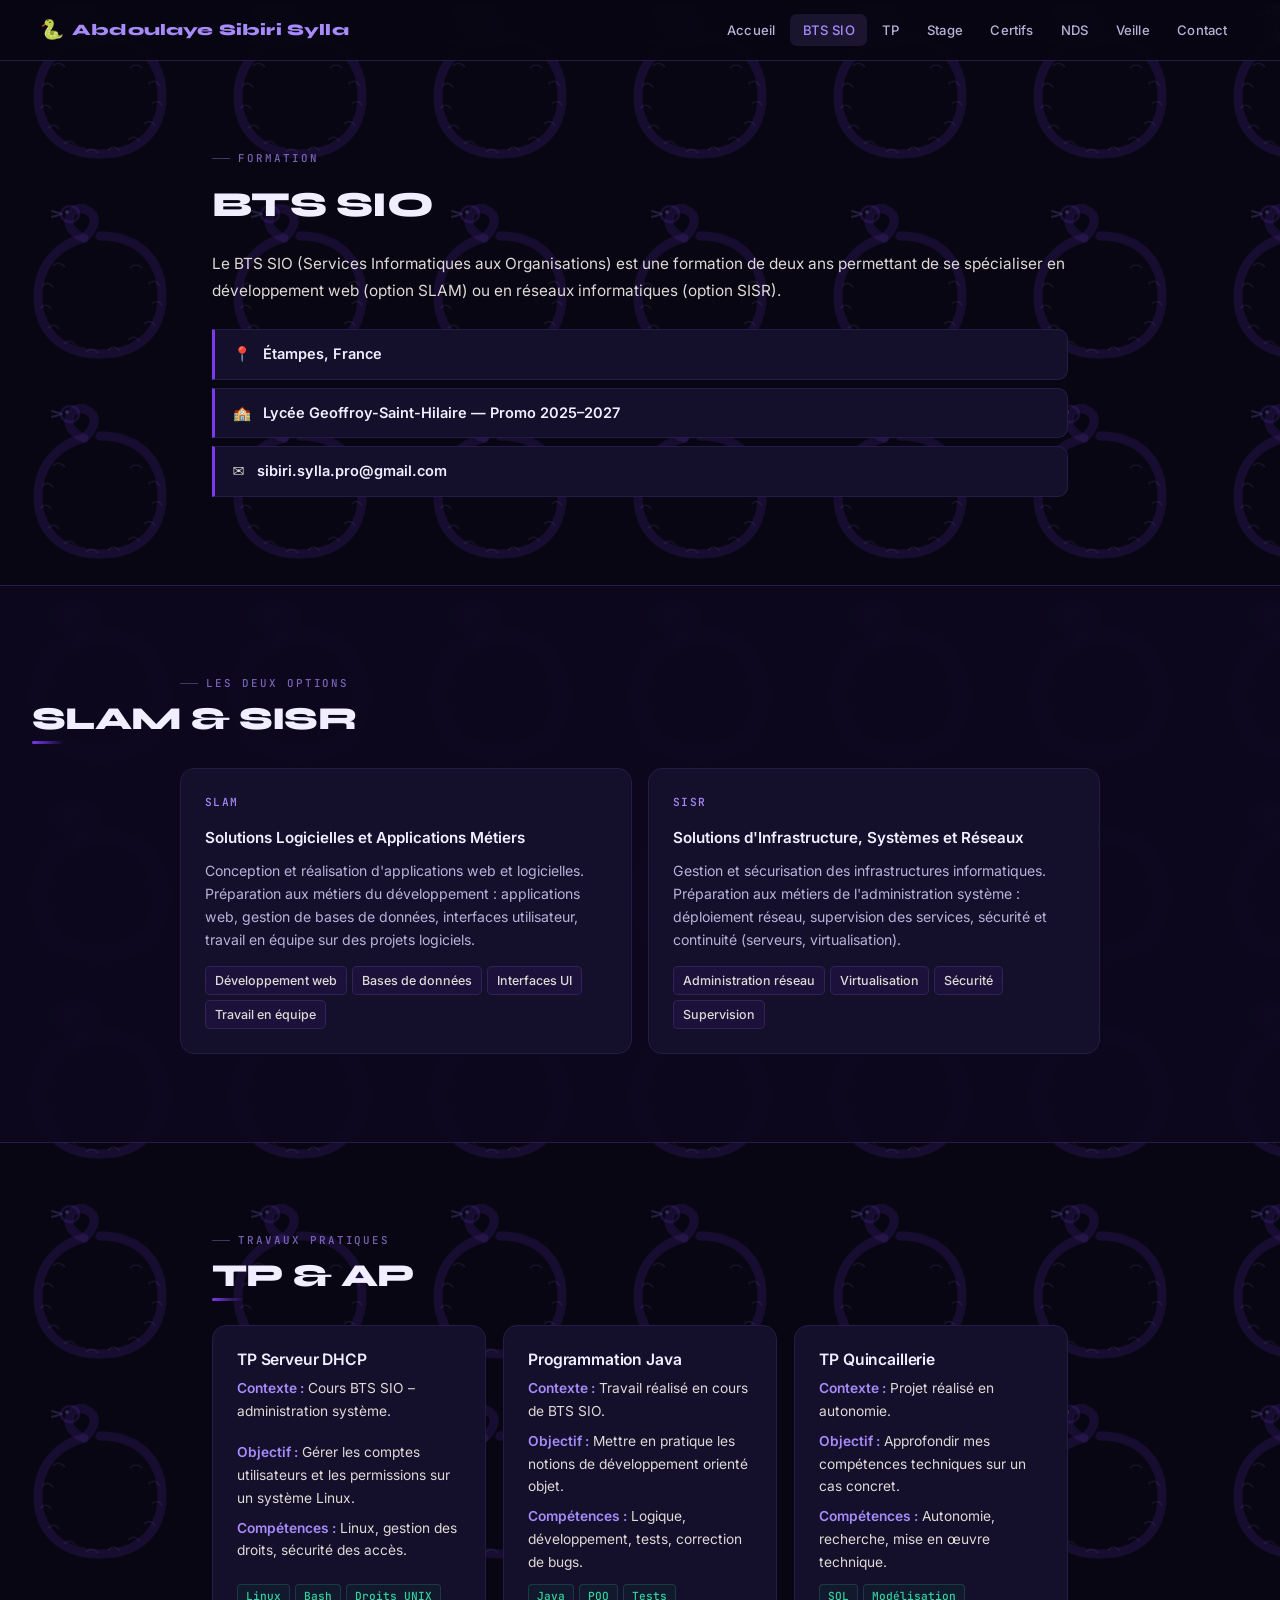
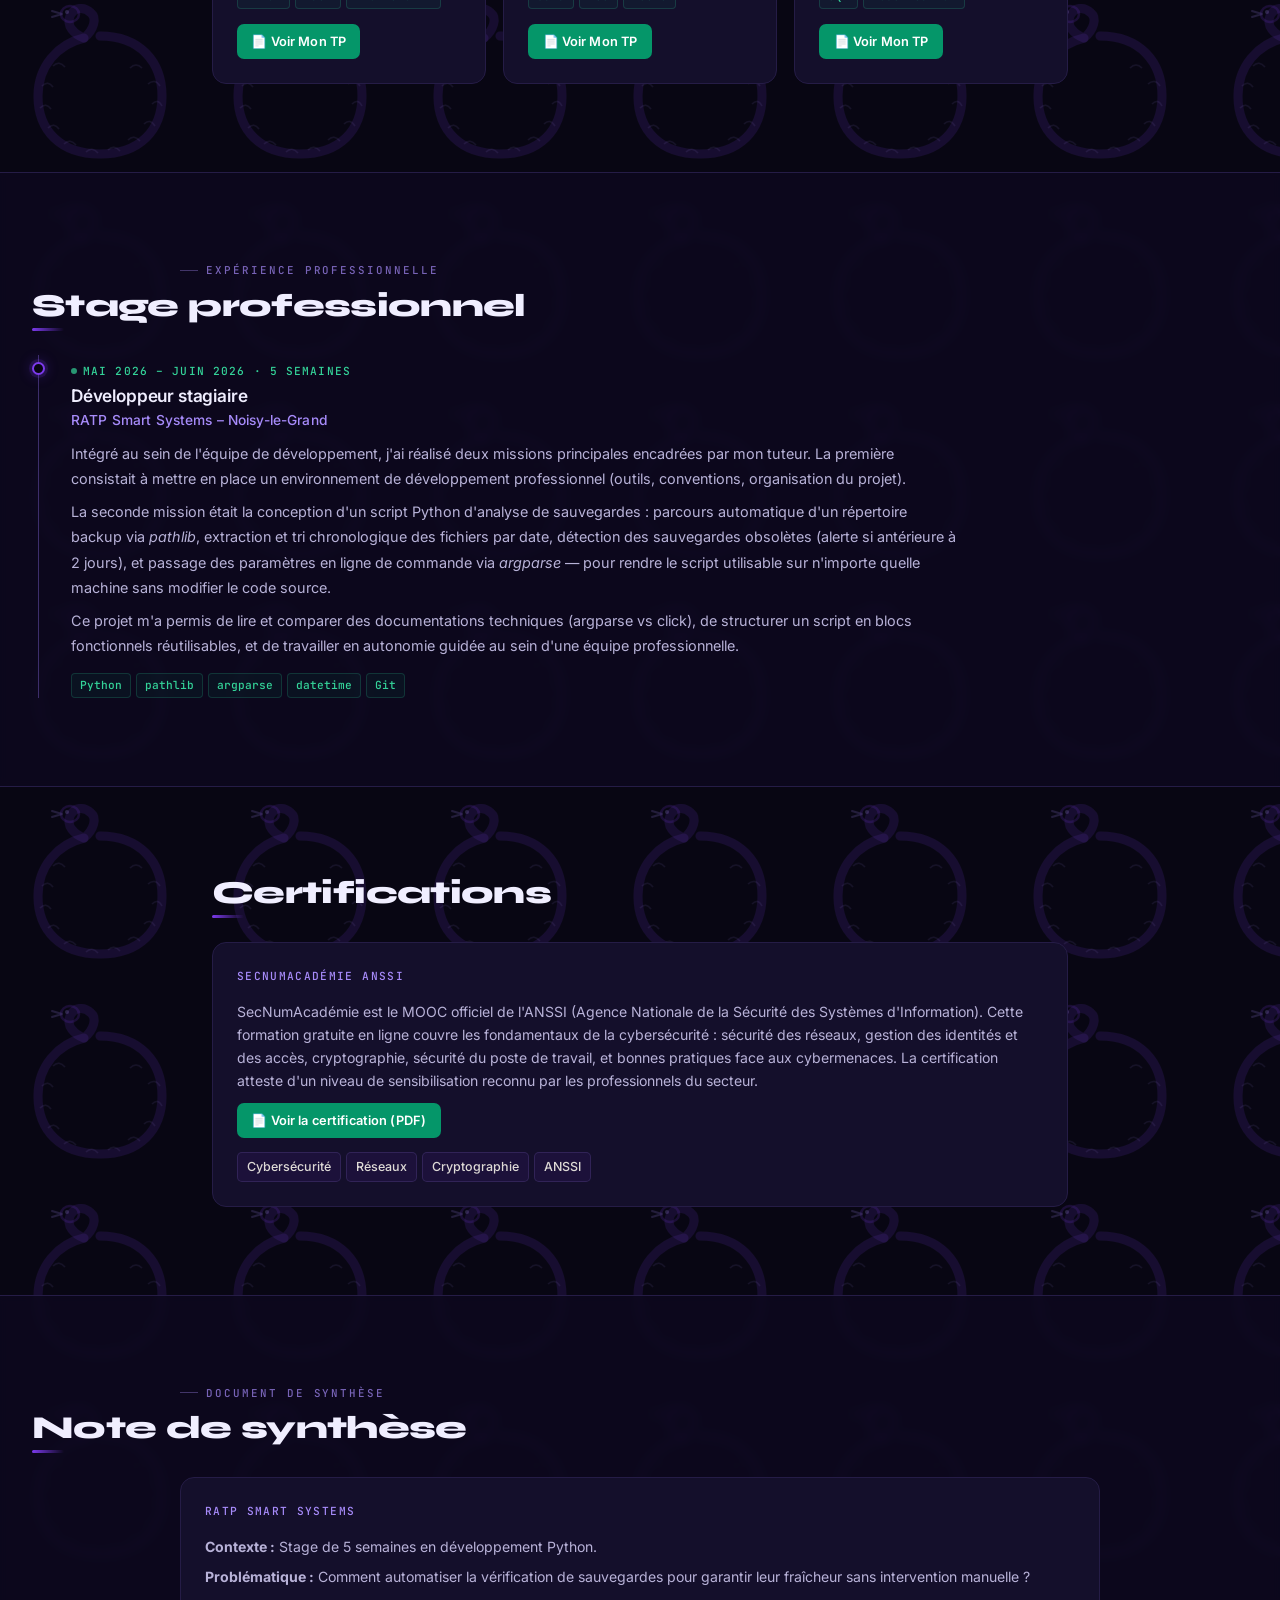
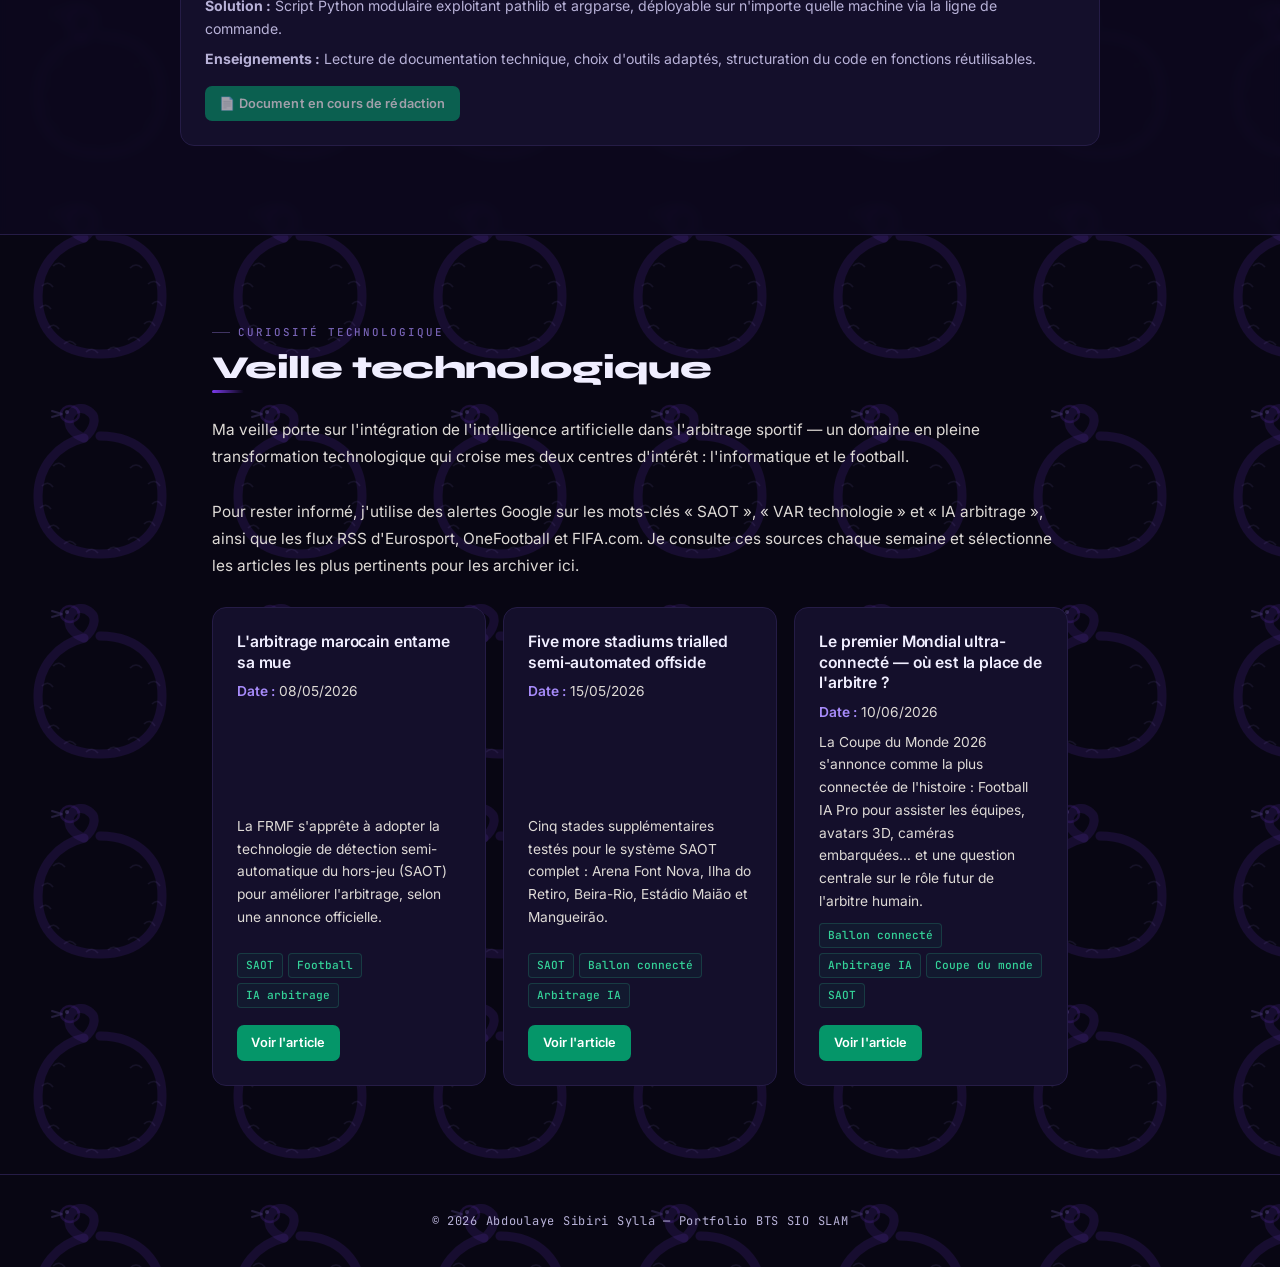
==== Bts_sio.html @ e90a07ed "Update Bts_sio.html" ====
<!DOCTYPE html>
<html lang="fr">
<head> 
  <meta charset="UTF-8" />
  <meta name="viewport" content="width=device-width, initial-scale=1.0" />
  <meta name="description" content="BTS SIO SLAM – Présentation de la formation, projets, stage et certifications d'Abdoulaye Sibiri Sylla." />
  <title>BTS SIO — Abdoulaye Sibiri Sylla</title>
  <link rel="icon" type="image/png" href="gsh_photo.png">
  <link rel="stylesheet" href="style.css" />
</head>
<body>

  <header class="header">
    <div class="logo">
      <a href="index.html">
        <span class="snake-icon">🐍</span> Abdoulaye Sibiri Sylla
      </a>
    </div>
    <input type="checkbox" id="menu-toggle" class="menu-toggle-input">
    <label for="menu-toggle" class="menu-burger" aria-label="Ouvrir le menu">
      <span></span><span></span><span></span>
    </label>
  <nav class="nav">
  <a href="index.html">Accueil</a>
  <a href="Bts_sio.html" class="active">BTS SIO</a>
  <a href="#projets">TP</a>
  <a href="#stage">Stage</a>
  <!-- CORRECTION 7 : id de section corrigé en minuscule, lien mis à jour -->
  <a href="#certifications">Certifs</a>
  <a href="#note-synthese">NDS</a>
  <a href="#veille">Veille</a>
  <a href="contact.html">Contact</a>
</nav>
  </header>

  <main>

    <!-- INTRO -->
    <section id="apropos" class="section fade-in">
      <div class="section-label">Formation</div>
      <h1 style="font-family:var(--font-display); font-size:2.2rem; font-weight:800; margin-bottom:1rem; letter-spacing:-0.02em; color:var(--texte);">BTS SIO</h1>
      <p>
        Le BTS SIO (Services Informatiques aux Organisations) est une formation de deux ans
        permettant de se spécialiser en développement web (option SLAM) ou en réseaux
        informatiques (option SISR).
      </p>
      <div class="infos" style="margin-top:1.5rem;">
        <div class="info-ligne fade-in">📍 <strong>Étampes, France</strong></div>
        <div class="info-ligne fade-in">🏫 <strong>Lycée Geoffroy-Saint-Hilaire — Promo 2025–2027</strong></div>
        <div class="info-ligne fade-in">✉️ <strong>sibiri.sylla.pro@gmail.com</strong></div>
      </div>
    </section>

    <!-- OPTIONS -->
    <section id="options" class="section section-alt fade-in">
      <div class="section-label">Les deux options</div>
      <h2>SLAM &amp; SISR</h2>
      <div class="skills-grid">

        <article class="skill-block fade-in">
          <h3>SLAM</h3>
          <p style="font-size:0.95rem; font-weight:600; color:var(--texte); margin-bottom:0.5rem;">
            Solutions Logicielles et Applications Métiers
          </p>
          <p>
            Conception et réalisation d'applications web et logicielles.
            Préparation aux métiers du développement : applications web, gestion de
            bases de données, interfaces utilisateur, travail en équipe sur des projets logiciels.
          </p>
          <div class="skill-tags" style="margin-top:0.9rem;">
            <span class="tag">Développement web</span>
            <span class="tag">Bases de données</span>
            <span class="tag">Interfaces UI</span>
            <span class="tag">Travail en équipe</span>
          </div>
        </article>

        <article class="skill-block fade-in">
          <h3>SISR</h3>
          <p style="font-size:0.95rem; font-weight:600; color:var(--texte); margin-bottom:0.5rem;">
            Solutions d'Infrastructure, Systèmes et Réseaux
          </p>
          <p>
            Gestion et sécurisation des infrastructures informatiques.
            Préparation aux métiers de l'administration système : déploiement réseau,
            supervision des services, sécurité et continuité (serveurs, virtualisation).
          </p>
          <div class="skill-tags" style="margin-top:0.9rem;">
            <span class="tag">Administration réseau</span>
            <span class="tag">Virtualisation</span>
            <span class="tag">Sécurité</span>
            <span class="tag">Supervision</span>
          </div>
        </article>

      </div>
    </section>

    <!-- TP & AP -->
    <section id="projets" class="section fade-in">
      <div class="section-label">Travaux pratiques</div>
      <h2>TP &amp; AP</h2>
      <div class="projects-grid">

        <article class="project-card fade-in">
          <h3>TP Serveur DHCP</h3>
          <p><strong>Contexte :</strong> Cours BTS SIO – administration système.</p>
          <p><strong>Objectif :</strong> Gérer les comptes utilisateurs et les permissions sur un système Linux.</p>
          <p><strong>Compétences :</strong> Linux, gestion des droits, sécurité des accès.</p>
          <div class="project-tech">
            <!-- CORRECTION 3 : href corrigé vers le bon fichier du TP Linux -->
            <span>Linux</span><span>Bash</span><span>Droits UNIX</span>
            <a href="Sylla_Compte_rendu_TP3.docx.pdf"
               class="project-link"
               target="_blank"
               rel="noopener noreferrer">
              📄 Voir Mon TP
            </a>
          </div>
        </article>

        <article class="project-card fade-in">
          <h3>Programmation Java</h3>
          <p><strong>Contexte :</strong> Travail réalisé en cours de BTS SIO.</p>
          <p><strong>Objectif :</strong> Mettre en pratique les notions de développement orienté objet.</p>
          <p><strong>Compétences :</strong> Logique, développement, tests, correction de bugs.</p>
          <div class="project-tech">
            <span>Java</span><span>POO</span><span>Tests</span>
              <a href="Compte Rendu - TP2 Java BTS SIO.pdf"
               class="project-link"
               target="_blank"
               rel="noopener noreferrer">
              📄 Voir Mon TP
            </a>
          </div>
        </article>

        <article class="project-card fade-in">
          <h3>TP Quincaillerie</h3>
          <p><strong>Contexte :</strong> Projet réalisé en autonomie.</p>
          <p><strong>Objectif :</strong> Approfondir mes compétences techniques sur un cas concret.</p>
          <p><strong>Compétences :</strong> Autonomie, recherche, mise en œuvre technique.</p>
          <div class="project-tech">
            <span>SQL</span><span>Modélisation</span>
             <a href="Étude de cas _ La Quincaillerie.pdf"
               class="project-link"
               target="_blank"
               rel="noopener noreferrer">
              📄 Voir Mon TP
            </a>
          </div>
        </article>

      </div>
    </section>

    <!-- STAGE -->
    <section id="stage" class="section section-alt fade-in">
      <div class="section-label">Expérience professionnelle</div>
      <h2>Stage professionnel</h2>
      <div class="timeline">
        <article class="timeline-item fade-in">
          <div class="timeline-date">Mai 2026 – Juin 2026 · 5 semaines</div>
          <div class="timeline-poste">Développeur stagiaire</div>
          <div class="timeline-entreprise">RATP Smart Systems – Noisy-le-Grand</div>
          <p class="timeline-texte">
            Intégré au sein de l'équipe de développement, j'ai réalisé deux missions principales
            encadrées par mon tuteur. La première consistait à mettre en place un environnement
            de développement professionnel (outils, conventions, organisation du projet).
          </p>
          <p class="timeline-texte" style="margin-top:0.5rem;">
            La seconde mission était la conception d'un script Python d'analyse de sauvegardes :
            parcours automatique d'un répertoire backup via <em>pathlib</em>, extraction et tri
            chronologique des fichiers par date, détection des sauvegardes obsolètes (alerte si
            antérieure à 2 jours), et passage des paramètres en ligne de commande via
            <em>argparse</em> — pour rendre le script utilisable sur n'importe quelle machine
            sans modifier le code source.
          </p>
          <p class="timeline-texte" style="margin-top:0.5rem;">
            Ce projet m'a permis de lire et comparer des documentations techniques
            (argparse vs click), de structurer un script en blocs fonctionnels réutilisables,
            et de travailler en autonomie guidée au sein d'une équipe professionnelle.
          </p>
          <div class="project-tech" style="margin-top:0.9rem;">
            <span>Python</span><span>pathlib</span><span>argparse</span><span>datetime</span><span>Git</span>
          </div>
        </article>
      </div>
    </section>

    <!-- CERTIFICATIONS -->
    <!-- CORRECTION 1 : id passé en minuscule pour correspondre au lien #certifications dans la nav -->
    <section id="certifications" class="section">
      <h2>Certifications</h2>
      <div class="skills-grid">
        <article class="skill-block">
          <!-- CORRECTION 6 : <h1> remplacé par <h3> (sémantique correcte dans un article) -->
          <h3>SecNumAcadémie ANSSI</h3>
          <div class="Certification secNumacademie">
             <p>
  SecNumAcadémie est le MOOC officiel de l'ANSSI (Agence Nationale de la 
  Sécurité des Systèmes d'Information). Cette formation gratuite en ligne 
  couvre les fondamentaux de la cybersécurité : sécurité des réseaux, 
  gestion des identités et des accès, cryptographie, sécurité du poste de 
  travail, et bonnes pratiques face aux cybermenaces. La certification 
  atteste d'un niveau de sensibilisation reconnu par les professionnels 
  du secteur.
</p>
            <a href="Certification secNumacademie.pdf" target="_blank" rel="noopener noreferrer" class="project-link">
              📄 Voir la certification (PDF)
            </a>
          </div>
<div class="skill-tags" style="margin-top:0.9rem;">
  <span class="tag">Cybersécurité</span>
  <span class="tag">Réseaux</span>
  <span class="tag">Cryptographie</span>
  <span class="tag">ANSSI</span>
</div>
        </article>
      </div>
    </section>

    <!-- NOTE DE SYNTHÈSE -->
    <section id="note-synthese" class="section section-alt fade-in">
      <div class="section-label">Document de synthèse</div>
      <h2>Note de synthèse</h2>
      <div class="skills-grid">
        <article class="skill-block fade-in">
          <h3>RATP Smart Systems</h3>
          <p><strong>Contexte :</strong> Stage de 5 semaines en développement Python.</p>
          <p style="margin-top:0.4rem;"><strong>Problématique :</strong> Comment automatiser la vérification de sauvegardes pour garantir leur fraîcheur sans intervention manuelle ?</p>
          <p style="margin-top:0.4rem;"><strong>Solution :</strong> Script Python modulaire exploitant pathlib et argparse, déployable sur n'importe quelle machine via la ligne de commande.</p>
          <p style="margin-top:0.4rem;"><strong>Enseignements :</strong> Lecture de documentation technique, choix d'outils adaptés, structuration du code en fonctions réutilisables.</p>
          <!-- CORRECTION 4 : href vide remplacé par un texte informatif en attendant le document -->
          <span class="project-link" style="margin-top:1rem; opacity:0.6; cursor:default;">
            📄 Document en cours de rédaction
          </span>
        </article>
      </div>
    </section>

    <!-- VEILLE TECHNOLOGIQUE -->
    <section id="veille" class="section fade-in">
      <div class="section-label">Curiosité technologique</div>
      <h2>Veille technologique</h2>
  <p style="margin-bottom:1.75rem;">
  Ma veille porte sur l'intégration de l'intelligence artificielle dans l'arbitrage 
  sportif — un domaine en pleine transformation technologique qui croise mes deux 
  centres d'intérêt : l'informatique et le football.
</p>
<p style="margin-bottom:1.75rem;">
  Pour rester informé, j'utilise des alertes Google sur les mots-clés « SAOT », 
  « VAR technologie » et « IA arbitrage », ainsi que les flux RSS d'Eurosport, 
  OneFootball et FIFA.com. Je consulte ces sources chaque semaine et sélectionne 
  les articles les plus pertinents pour les archiver ici.
</p>
      <div class="projects-grid">

        <article class="project-card fade-in">
          <h3>L'arbitrage marocain entame sa mue</h3>
          <p><strong>Date :</strong> 08/05/2026</p>
          <p>
            La FRMF s'apprête à adopter la technologie de détection semi-automatique
            du hors-jeu (SAOT) pour améliorer l'arbitrage, selon une annonce officielle.
          </p>
          <div class="project-tech"><span>SAOT</span><span>Football</span><span>IA arbitrage</span></div>
          <a href="Foot_ VAR, hors-jeu, formation, tech... L'arbitrage marocain entame sa mue , H24info.pdf"
             class="project-link" target="_blank" rel="noopener noreferrer">Voir l'article</a>
        </article>

        <article class="project-card fade-in">
          <h3>Five more stadiums trialled semi-automated offside</h3>
          <p><strong>Date :</strong> 15/05/2026</p>
          <p>
            Cinq stades supplémentaires testés pour le système SAOT complet :
            Arena Font Nova, Ilha do Retiro, Beira-Rio, Estádio Maião et Mangueirão.
          </p>
          <div class="project-tech"><span>SAOT</span><span>Ballon connecté</span><span>Arbitrage IA</span></div>
          <a href="Five more stadiums trialled semi-automated offside last weekend _ OneFootball.pdf"
             class="project-link" target="_blank" rel="noopener noreferrer">Voir l'article</a>
        </article>

        <article class="project-card fade-in">
          <h3>Le premier Mondial ultra-connecté — où est la place de l'arbitre ?</h3>
          <p><strong>Date :</strong> 10/06/2026</p>
          <!-- CORRECTION 5 : description remplacée par le vrai contenu de l'article (Mondial/IA) -->
          <p>
            La Coupe du Monde 2026 s'annonce comme la plus connectée de l'histoire :
            Football IA Pro pour assister les équipes, avatars 3D, caméras embarquées…
            et une question centrale sur le rôle futur de l'arbitre humain.
          </p>
          <div class="project-tech"><span>Ballon connecté</span><span>Arbitrage IA</span><span>Coupe du monde</span><span>SAOT</span></div>
          <a href="Le premier Mondial ultra-connecté, Football IA Pro pour aider les équipes, Avatars en 3D, caméras embarquées, où est la place de l'arbitre _ - Eurosport.pdf"
             class="project-link" target="_blank" rel="noopener noreferrer">Voir l'article</a>
        </article>

      </div>
    </section>

  </main>

  <footer class="footer">
    <p>&copy; 2026 Abdoulaye Sibiri Sylla — Portfolio BTS SIO SLAM</p>
  </footer>

  <script>
    const observateur = new IntersectionObserver(
      (entrees) => {
        entrees.forEach((entree) => {
          if (entree.isIntersecting) {
            entree.target.classList.add('visible');
            observateur.unobserve(entree.target);
          }
        });
      },
      { threshold: 0.12, rootMargin: '0px 0px -40px 0px' }
    );
    document.querySelectorAll('.fade-in').forEach((el) => observateur.observe(el));
  </script>

</body>
</html>
---- style.css ----
/* ============================================
   IMPORT FONTS
============================================ */
@import url('https://fonts.googleapis.com/css2?family=Syne:wght@700;800&family=Inter:wght@400;500;600;700&family=JetBrains+Mono:wght@400;500&display=swap');

/* ============================================
   VARIABLES
============================================ */
:root {
  --violet:        #7c3aed;
  --violet-clair:  #a78bfa;
  --violet-pale:   #ede9fe;
  --violet-glow:   rgba(124, 58, 237, 0.22);
  --vert:          #059669;
  --vert-clair:    #34d399;
  --vert-glow:     rgba(5, 150, 105, 0.18);

  --fond:          #080613;
  --surface:       #0e0a20;
  --surface-2:     #130f28;
  --carte:         #140f2b;
  --carte-hover:   #1c1638;

  --bord:          #251c46;
  --bord-md:       #3d2e6b;
  --bord-hover:    #6d28d9;

  --texte:         #f0eeff;
  --muted:         #b8b2d8;   /* +15% luminosité vs #a099cc */
  --muted-light:   #dedad6;   /* +10% luminosité vs #cbc6e8 */

  --font-display:  'Syne', system-ui, sans-serif;
  --font-body:     'Inter', system-ui, sans-serif;
  --font-mono:     'JetBrains Mono', monospace;

  --snake-tile: url("data:image/svg+xml,%3Csvg xmlns='http://www.w3.org/2000/svg' width='200' height='200' viewBox='0 0 200 200'%3E%3Cpath d='M100 36 C140 36 162 62 162 96 C162 130 140 154 100 154 C60 154 38 130 38 96 C38 66 58 44 84 38' fill='none' stroke='%237c3aed' stroke-width='9' stroke-linecap='round' opacity='0.13'/%3E%3Cpath d='M84 38 C74 34 66 26 70 16 C74 7 84 6 91 13 C97 18 94 30 84 38' fill='none' stroke='%237c3aed' stroke-width='9' stroke-linecap='round' opacity='0.13'/%3E%3Cellipse cx='70' cy='14' rx='9' ry='8' fill='none' stroke='%237c3aed' stroke-width='2.5' opacity='0.16'/%3E%3Ccircle cx='67' cy='12' r='2' fill='%23a78bfa' opacity='0.22'/%3E%3Cpath d='M62 14 L52 11 M62 14 L52 17' fill='none' stroke='%23a78bfa' stroke-width='2' stroke-linecap='round' opacity='0.17'/%3E%3Cpath d='M130 68 Q136 62 142 68' fill='none' stroke='%23a78bfa' stroke-width='1.5' opacity='0.09'/%3E%3Cpath d='M148 84 Q155 78 160 86' fill='none' stroke='%23a78bfa' stroke-width='1.5' opacity='0.09'/%3E%3Cpath d='M152 104 Q158 98 162 106' fill='none' stroke='%23a78bfa' stroke-width='1.5' opacity='0.09'/%3E%3Cpath d='M144 124 Q150 118 155 126' fill='none' stroke='%23a78bfa' stroke-width='1.5' opacity='0.09'/%3E%3Cpath d='M128 140 Q134 134 140 141' fill='none' stroke='%23a78bfa' stroke-width='1.5' opacity='0.09'/%3E%3Cpath d='M108 150 Q114 144 120 151' fill='none' stroke='%23a78bfa' stroke-width='1.5' opacity='0.09'/%3E%3Cpath d='M86 152 Q92 146 98 153' fill='none' stroke='%23a78bfa' stroke-width='1.5' opacity='0.09'/%3E%3Cpath d='M64 144 Q70 138 76 145' fill='none' stroke='%23a78bfa' stroke-width='1.5' opacity='0.09'/%3E%3Cpath d='M48 128 Q54 122 59 129' fill='none' stroke='%23a78bfa' stroke-width='1.5' opacity='0.09'/%3E%3Cpath d='M40 108 Q46 102 51 109' fill='none' stroke='%23a78bfa' stroke-width='1.5' opacity='0.09'/%3E%3Cpath d='M42 86 Q48 80 53 87' fill='none' stroke='%23a78bfa' stroke-width='1.5' opacity='0.09'/%3E%3Cpath d='M53 66 Q59 60 65 67' fill='none' stroke='%23a78bfa' stroke-width='1.5' opacity='0.09'/%3E%3C/svg%3E");

  --cursor-snake: url("data:image/svg+xml,%3Csvg xmlns='http://www.w3.org/2000/svg' width='32' height='32' viewBox='0 0 32 32'%3E%3Cpath d='M16 6 C22 6 26 10 26 16 C26 22 22 26 16 26 C10 26 6 22 6 16 C6 11 9 7 13 6' fill='none' stroke='%23a78bfa' stroke-width='2.5' stroke-linecap='round'/%3E%3Cpath d='M13 6 C11 5 9 3 10 1 C11 -1 13 -1 14.5 1 C15.5 2.5 15 5 13 6' fill='none' stroke='%23a78bfa' stroke-width='2.5' stroke-linecap='round'/%3E%3Ccircle cx='10.5' cy='0.5' r='2.5' fill='%237c3aed'/%3E%3Ccircle cx='9.5' cy='0' r='0.8' fill='%23ede9fe'/%3E%3Cpath d='M8 0.5 L4 -1 M8 0.5 L4 2' fill='none' stroke='%23a78bfa' stroke-width='1' stroke-linecap='round'/%3E%3C/svg%3E");
}

/* ============================================
   RESET & BASE
============================================ */
*, *::before, *::after {
  box-sizing: border-box;
  margin: 0;
  padding: 0;
}

html {
  scroll-behavior: smooth;
  font-size: 16px;
}

body {
  font-family: var(--font-body);
  background-color: var(--fond);
  background-image: var(--snake-tile);
  background-repeat: repeat;
  background-size: 200px 200px;
  color: var(--texte);
  line-height: 1.7;
  -webkit-font-smoothing: antialiased;
  overflow-x: hidden;
  cursor: var(--cursor-snake), auto;
}

a {
  color: inherit;
  text-decoration: none;
  cursor: var(--cursor-snake), pointer;
}

button, .btn, .project-link, .certification-img {
  cursor: var(--cursor-snake), pointer;
}

img {
  max-width: 100%;
  display: block;
}

/* ============================================
   HEADER
============================================ */
.header {
  display: flex;
  justify-content: space-between;
  align-items: center;
  gap: 1rem;
  padding: 0.85rem 2.5rem;
  border-bottom: 1px solid var(--bord);
  position: sticky;
  top: 0;
  background: rgba(8, 6, 19, 0.88);
  backdrop-filter: blur(20px);
  -webkit-backdrop-filter: blur(20px);
  z-index: 99;
}

.logo {
  font-family: var(--font-display);
  font-size: 1rem;
  font-weight: 800;
  color: var(--violet-clair);
  display: flex;
  align-items: center;
  gap: 8px;
  letter-spacing: 0.01em;
}

.logo a {
  color: inherit;
  display: flex;
  align-items: center;
  gap: 8px;
}

.snake-icon {
  font-size: 1.2rem;
}

.nav {
  display: flex;
  flex-wrap: wrap;
  gap: 2px;
}

.nav a {
  font-size: 0.82rem;
  font-weight: 500;
  color: var(--muted);
  padding: 0.3rem 0.8rem;
  border-radius: 7px;
  transition: color 0.18s, background 0.18s;
  letter-spacing: 0.01em;
}

.nav a:hover,
.nav a.active {
  color: var(--texte);
  background: rgba(167, 139, 250, 0.12);
}

.nav a.active {
  color: var(--violet-clair);
}

/* ============================================
   MENU HAMBURGER — CSS PUR
============================================ */
.menu-toggle-input {
  display: none;
}

.menu-burger {
  display: none;
  flex-direction: column;
  justify-content: center;
  gap: 5px;
  width: 36px;
  height: 36px;
  cursor: var(--cursor-snake), pointer;
  padding: 6px;
  border-radius: 8px;
  transition: background 0.18s;
  z-index: 100;
  flex-shrink: 0;
}

.menu-burger:hover {
  background: rgba(167, 139, 250, 0.1);
}

.menu-burger span {
  display: block;
  width: 100%;
  height: 2px;
  background: var(--violet-clair);
  border-radius: 2px;
  transition: transform 0.28s ease, opacity 0.18s ease;
  transform-origin: center;
}

.menu-toggle-input:checked ~ .menu-burger span:nth-child(1) {
  transform: translateY(7px) rotate(45deg);
}
.menu-toggle-input:checked ~ .menu-burger span:nth-child(2) {
  opacity: 0;
  transform: scaleX(0);
}
.menu-toggle-input:checked ~ .menu-burger span:nth-child(3) {
  transform: translateY(-7px) rotate(-45deg);
}

.menu-toggle-input:checked ~ .nav {
  display: flex;
}

/* ============================================
   LAYOUT – SECTIONS
============================================ */
.section {
  max-width: 920px;
  margin: 0 auto;
  padding: 5.5rem 2rem;
}

.section-alt {
  background: rgba(13, 9, 30, 0.88);
  backdrop-filter: blur(4px);
  border-top: 1px solid var(--bord);
  border-bottom: 1px solid var(--bord);
  max-width: 100%;
  padding: 5.5rem 2rem;
}

.section-alt > * {
  max-width: 920px;
  margin-left: auto;
  margin-right: auto;
}

.section-label {
  font-family: var(--font-mono);
  font-size: 0.68rem;
  font-weight: 500;
  text-transform: uppercase;
  letter-spacing: 0.18em;
  color: var(--violet-clair);
  opacity: 0.7;
  margin-bottom: 0.5rem;
  display: flex;
  align-items: center;
  gap: 8px;
}

.section-label::before {
  content: '';
  display: inline-block;
  width: 18px;
  height: 1px;
  background: var(--violet-clair);
  opacity: 0.5;
}

.section h2 {
  font-family: var(--font-display);
  font-size: 2rem;
  font-weight: 800;
  margin-bottom: 2rem;
  color: var(--texte);
  letter-spacing: -0.02em;
  line-height: 1.1;
  position: relative;
  display: inline-block;
}

.section h2::after {
  content: '';
  position: absolute;
  left: 0;
  bottom: -8px;
  width: 32px;
  height: 3px;
  background: linear-gradient(90deg, var(--violet), transparent);
  border-radius: 2px;
}

.section p {
  color: var(--muted-light);
  font-size: 0.96rem;
  line-height: 1.75;
}

/* ============================================
   HERO
============================================ */
.hero {
  min-height: 88vh;
  display: flex;
  flex-direction: column;
  justify-content: center;
  position: relative;
  overflow: hidden;
}

.hero::before {
  content: '';
  position: absolute;
  top: 10%; left: -15%;
  width: 700px; height: 700px;
  background: radial-gradient(circle, rgba(124, 58, 237, 0.1) 0%, transparent 68%);
  pointer-events: none;
}

.hero::after {
  content: '';
  position: absolute;
  bottom: 5%; right: -10%;
  width: 400px; height: 400px;
  background: radial-gradient(circle, rgba(5, 150, 105, 0.07) 0%, transparent 65%);
  pointer-events: none;
}

/* ── Hero layout avec photo ── */
.hero-inner {
  display: flex;
  align-items: center;
  justify-content: space-between;
  gap: 3rem;
  position: relative;
  z-index: 1;
}

.hero-content {
  flex: 1;
  min-width: 0;
}

.hero-photo-wrapper {
  flex-shrink: 0;
}

.hero-photo-ring {
  width: 220px;
  height: 220px;
  border-radius: 50%;
  padding: 3px;
  background: linear-gradient(135deg, var(--violet), var(--violet-clair), var(--vert-clair));
  box-shadow: 0 0 40px var(--violet-glow), 0 0 80px rgba(124, 58, 237, 0.1);
}

.hero-photo {
  width: 100%;
  height: 100%;
  border-radius: 50%;
  object-fit: cover;
  object-position: center top;
  border: 3px solid var(--fond);
  display: block;
}

.hero-photo-initiale {
  width: 100%;
  height: 100%;
  border-radius: 50%;
  border: 3px solid var(--fond);
  background: var(--surface-2);
  display: flex;
  align-items: center;
  justify-content: center;
  font-family: var(--font-display);
  font-size: 3rem;
  font-weight: 800;
  color: var(--violet-clair);
  letter-spacing: -0.02em;
}

.badge {
  display: inline-flex;
  align-items: center;
  gap: 7px;
  font-family: var(--font-mono);
  font-size: 0.72rem;
  font-weight: 500;
  letter-spacing: 0.06em;
  border: 1px solid var(--bord-md);
  color: var(--violet-clair);
  border-radius: 6px;
  padding: 0.3rem 0.9rem;
  margin-bottom: 1.75rem;
  width: fit-content;
  background: rgba(124, 58, 237, 0.07);
  text-transform: uppercase;
}

.hero h1 {
  font-family: var(--font-display);
  font-size: clamp(2.6rem, 6vw, 4.5rem);
  font-weight: 800;
  color: var(--texte);
  margin-bottom: 0.5rem;
  line-height: 1.05;
  letter-spacing: -0.035em;
}

.hero h1 span {
  color: var(--violet-clair);
  position: relative;
}

.hero h1 span::after {
  content: '';
  position: absolute;
  left: 0; bottom: 2px;
  width: 100%; height: 3px;
  background: linear-gradient(90deg, var(--violet), var(--violet-clair), transparent);
  border-radius: 2px;
  opacity: 0.6;
}

.hero h2 {
  font-family: var(--font-body);
  font-size: 1.05rem;
  font-weight: 400;
  color: var(--muted);
  border: none;
  margin-bottom: 1.25rem;
  padding: 0;
  letter-spacing: 0.01em;
}

.hero p {
  max-width: 560px;
  font-size: 1rem;
  color: var(--muted-light);
  line-height: 1.75;
}

.hero-cta {
  display: flex;
  gap: 0.65rem;
  margin-top: 2.25rem;
  flex-wrap: wrap;
}

/* ============================================
   BUTTONS
============================================ */
.btn {
  display: inline-flex;
  align-items: center;
  gap: 7px;
  padding: 0.6rem 1.35rem;
  border-radius: 8px;
  font-family: var(--font-body);
  font-size: 0.86rem;
  font-weight: 600;
  transition: transform 0.18s ease, opacity 0.18s ease, box-shadow 0.18s ease;
  border: none;
  letter-spacing: 0.01em;
}

.btn-primary {
  background: var(--violet);
  color: #fff;
  box-shadow: 0 0 20px rgba(124, 58, 237, 0.3), inset 0 1px 0 rgba(255,255,255,0.1);
}

.btn-primary:hover {
  transform: translateY(-2px);
  box-shadow: 0 0 32px rgba(124, 58, 237, 0.5), inset 0 1px 0 rgba(255,255,255,0.1);
}

.btn-secondary {
  background: rgba(255,255,255,0.03);
  color: var(--muted-light);
  border: 1px solid var(--bord-md);
}

.btn-secondary:hover {
  border-color: var(--violet-clair);
  color: var(--texte);
  transform: translateY(-2px);
  background: rgba(167,139,250,0.06);
}

/* ============================================
   INFOS
============================================ */
.infos {
  display: flex;
  flex-direction: column;
  gap: 0.5rem;
  margin-top: 1.5rem;
}

.info-ligne {
  font-size: 0.91rem;
  color: var(--muted-light);
  display: flex;
  gap: 12px;
  align-items: center;
  padding: 0.75rem 1.1rem;
  background: var(--carte);
  border: 1px solid var(--bord);
  border-left: 3px solid var(--violet);
  border-radius: 0 10px 10px 0;
  transition: border-color 0.2s, background 0.2s;
}

.info-ligne:hover {
  border-color: var(--bord-hover);
  border-left-color: var(--violet-clair);
  background: var(--carte-hover);
}

.info-ligne strong {
  color: var(--texte);
  font-weight: 600;
}

/* ============================================
   SKILL BLOCKS
============================================ */
.skills-grid {
  display: grid;
  grid-template-columns: repeat(auto-fit, minmax(190px, 1fr));
  gap: 1rem;
}

.skill-block {
  background: var(--carte);
  border: 1px solid var(--bord);
  border-radius: 14px;
  padding: 1.5rem;
  position: relative;
  overflow: hidden;
  transition: transform 0.22s ease, border-color 0.22s ease,
              background 0.22s ease, box-shadow 0.22s ease;
}

.skill-block::before {
  content: '';
  position: absolute;
  top: 0; left: 0; right: 0;
  height: 2px;
  background: linear-gradient(90deg, var(--violet), transparent);
  opacity: 0;
  transition: opacity 0.22s ease;
}

.skill-block:hover {
  transform: translateY(-5px);
  border-color: var(--bord-md);
  background: var(--carte-hover);
  box-shadow: 0 8px 40px var(--violet-glow), 0 2px 8px rgba(0,0,0,0.3);
}

.skill-block:hover::before {
  opacity: 1;
}

/* CORRECTION : Inter au lieu de Syne pour les sous-titres de blocs */
.skill-block h3 {
  font-family: var(--font-mono);
  font-size: 0.7rem;
  font-weight: 500;
  color: var(--violet-clair);
  margin-bottom: 0.85rem;
  text-transform: uppercase;
  letter-spacing: 0.12em;
  border: none;
  padding: 0;
}

.skill-block p {
  font-family: var(--font-body);
  font-size: 0.88rem;
  color: var(--muted);
  line-height: 1.65;
}

.skill-tags {
  display: flex;
  flex-wrap: wrap;
  gap: 5px;
}

.tag {
  font-size: 0.78rem;
  font-weight: 500;
  padding: 3px 9px;
  background: rgba(124, 58, 237, 0.08);
  border: 1px solid rgba(167, 139, 250, 0.15);
  border-radius: 5px;
  color: var(--muted-light);
  transition: background 0.18s, color 0.18s, border-color 0.18s;
}

.skill-block:hover .tag {
  background: rgba(124, 58, 237, 0.16);
  border-color: rgba(167, 139, 250, 0.3);
  color: var(--texte);
}

/* ============================================
   TIMELINE
============================================ */
.timeline {
  border-left: 1px solid var(--bord-md);
  padding-left: 2rem;
  position: relative;
  margin-left: 6px;
}

.timeline-item {
  margin-bottom: 2.5rem;
  position: relative;
}

.timeline-item:last-child {
  margin-bottom: 0;
}

.timeline-item::before {
  content: '';
  position: absolute;
  left: -2.45rem;
  top: 0.45rem;
  width: 13px;
  height: 13px;
  border-radius: 50%;
  background: var(--fond);
  border: 2px solid var(--violet);
  box-shadow: 0 0 0 3px rgba(124, 58, 237, 0.15), 0 0 14px rgba(124, 58, 237, 0.4);
}

.timeline-item h3 {
  font-family: var(--font-display);
  font-size: 1.05rem;
  font-weight: 700;
  margin-bottom: 0.25rem;
  color: var(--texte);
  border: none;
  padding: 0;
  letter-spacing: -0.01em;
}

.timeline-item p {
  font-size: 0.9rem;
  color: var(--muted);
}

.timeline-date {
  font-family: var(--font-mono);
  font-size: 0.7rem;
  font-weight: 500;
  color: var(--vert-clair);
  margin-bottom: 0.35rem;
  letter-spacing: 0.1em;
  text-transform: uppercase;
  display: inline-flex;
  align-items: center;
  gap: 6px;
}

.timeline-date::before {
  content: '';
  display: inline-block;
  width: 6px;
  height: 6px;
  border-radius: 50%;
  background: var(--vert-clair);
  opacity: 0.7;
}

/* CORRECTION : Inter au lieu de Syne pour le poste */
.timeline-poste {
  font-family: var(--font-body);
  font-size: 1.08rem;
  font-weight: 600;
  color: var(--texte);
  letter-spacing: -0.01em;
  line-height: 1.2;
}

.timeline-entreprise {
  font-size: 0.86rem;
  font-weight: 500;
  color: var(--violet-clair);
  margin-bottom: 0.5rem;
  margin-top: 0.15rem;
  letter-spacing: 0.01em;
}

.timeline-texte {
  font-size: 0.9rem;
  color: var(--muted-light);
  margin-top: 0.35rem;
  line-height: 1.7;
}

/* ============================================
   PROJECT CARDS
============================================ */
.projects-grid {
  display: grid;
  grid-template-columns: repeat(auto-fit, minmax(260px, 1fr));
  gap: 1.1rem;
}

.project-card {
  background: var(--carte);
  border: 1px solid var(--bord);
  border-radius: 14px;
  padding: 1.5rem;
  display: flex;
  flex-direction: column;
  gap: 0.45rem;
  position: relative;
  overflow: hidden;
  transition: transform 0.22s ease, border-color 0.22s ease, box-shadow 0.22s ease;
}

.project-card::after {
  content: '';
  position: absolute;
  top: 0; left: 0; right: 0;
  height: 2px;
  background: linear-gradient(90deg, var(--vert), transparent);
  opacity: 0;
  transition: opacity 0.22s ease;
}

.project-card:hover {
  border-color: rgba(52, 211, 153, 0.3);
  transform: translateY(-5px);
  box-shadow: 0 8px 40px var(--vert-glow), 0 2px 8px rgba(0,0,0,0.3);
}

.project-card:hover::after {
  opacity: 1;
}

/* CORRECTION : Inter au lieu de Syne pour les titres de cartes projet */
.project-card h3 {
  font-family: var(--font-body);
  font-size: 0.98rem;
  font-weight: 600;
  color: var(--texte);
  border: none;
  padding: 0;
  margin-bottom: 0;
  letter-spacing: -0.01em;
  line-height: 1.3;
}

.project-card p {
  font-size: 0.86rem;
  color: var(--muted-light);
  flex: 1;
  line-height: 1.65;
}

.project-card strong {
  color: var(--violet-clair);
  font-weight: 600;
}

.project-tech {
  display: flex;
  flex-wrap: wrap;
  gap: 5px;
  margin-top: 0.2rem;
}

.project-tech span {
  font-family: var(--font-mono);
  font-size: 0.7rem;
  font-weight: 500;
  padding: 2px 8px;
  border-radius: 4px;
  background: rgba(5, 150, 105, 0.08);
  border: 1px solid rgba(52, 211, 153, 0.18);
  color: var(--vert-clair);
}

.project-link {
  display: inline-flex;
  align-items: center;
  gap: 6px;
  margin-top: 0.65rem;
  font-size: 0.8rem;
  font-weight: 600;
  color: #fff;
  background: var(--vert);
  padding: 0.42rem 0.9rem;
  border-radius: 7px;
  width: fit-content;
  transition: opacity 0.18s ease, transform 0.18s ease, box-shadow 0.18s ease;
  letter-spacing: 0.01em;
}

.project-link:hover {
  opacity: 0.9;
  transform: translateY(-1px);
  box-shadow: 0 4px 16px rgba(5, 150, 105, 0.3);
}

/* ============================================
   CERTIFICATIONS
============================================ */
.certification-image {
  text-align: center;
  margin: 1.5rem 0;
}

.certification-img {
  max-width: 300px;
  width: 100%;
  height: auto;
  border-radius: 10px;
  border: 1px solid var(--bord-md);
  box-shadow: 0 8px 40px rgba(0, 0, 0, 0.4);
  transition: transform 0.28s ease, box-shadow 0.28s ease;
}

.certification-img:hover {
  transform: scale(1.03);
  box-shadow: 0 0 40px var(--violet-glow);
}

.certification-img:active {
  transform: scale(0.97);
}

/* ============================================
   CONTACT LIST
============================================ */
.contact-list {
  list-style: none;
  display: flex;
  flex-direction: column;
  gap: 0.6rem;
  margin-top: 1.25rem;
}

.contact-list li {
  font-size: 0.91rem;
  color: var(--muted-light);
  display: flex;
  flex-wrap: wrap;
  align-items: center;
  gap: 0.75rem;
  padding: 0.9rem 1.25rem;
  background: var(--carte);
  border: 1px solid var(--bord);
  border-radius: 11px;
  transition: border-color 0.2s ease, background 0.2s ease, transform 0.2s ease;
}

.contact-list li:hover {
  border-color: var(--bord-hover);
  background: var(--carte-hover);
  transform: translateX(4px);
}

.contact-list li strong {
  font-family: var(--font-mono);
  color: var(--muted);
  font-size: 0.7rem;
  text-transform: uppercase;
  letter-spacing: 0.1em;
  min-width: 66px;
}

.contact-list a {
  color: var(--violet-clair);
  font-weight: 500;
  transition: color 0.18s ease;
}

.contact-list a:hover {
  color: var(--vert-clair);
}

/* ============================================
   FOOTER
============================================ */
.footer {
  text-align: center;
  padding: 2.25rem;
  border-top: 1px solid var(--bord);
  color: var(--muted);
  font-family: var(--font-mono);
  font-size: 0.75rem;
  letter-spacing: 0.06em;
}

/* ============================================
   SCROLLBAR
============================================ */
::-webkit-scrollbar { width: 5px; }
::-webkit-scrollbar-track { background: var(--fond); }
::-webkit-scrollbar-thumb { background: var(--bord-md); border-radius: 3px; }
::-webkit-scrollbar-thumb:hover { background: var(--violet); }

/* ============================================
   SELECTION & FOCUS
============================================ */
::selection {
  background: rgba(124, 58, 237, 0.3);
  color: var(--texte);
}

:focus-visible {
  outline: 2px solid var(--violet-clair);
  outline-offset: 3px;
  border-radius: 4px;
}

/* ============================================
   ANIMATIONS FADE-IN AU SCROLL
============================================ */
.fade-in {
  opacity: 0;
  transform: translateY(28px);
  transition: opacity 0.55s ease, transform 0.55s ease;
}

.fade-in.visible {
  opacity: 1;
  transform: translateY(0);
}

.fade-in:nth-child(1) { transition-delay: 0s;    }
.fade-in:nth-child(2) { transition-delay: 0.08s; }
.fade-in:nth-child(3) { transition-delay: 0.16s; }
.fade-in:nth-child(4) { transition-delay: 0.24s; }
.fade-in:nth-child(5) { transition-delay: 0.32s; }
.fade-in:nth-child(6) { transition-delay: 0.40s; }

@media (prefers-reduced-motion: reduce) {
  .fade-in {
    opacity: 1;
    transform: none;
    transition: none;
  }
}

/* ============================================
   RESPONSIVE — 768px
============================================ */
@media (max-width: 768px) {
  .header {
    flex-direction: row;
    flex-wrap: wrap;
    padding: 0.85rem 1.25rem;
    gap: 0.5rem;
  }

  .section,
  .section-alt {
    padding: 4rem 1.25rem;
  }

  .hero {
    min-height: auto;
    padding-top: 4.5rem;
    padding-bottom: 3.5rem;
  }

  .hero::before,
  .hero::after {
    display: none;
  }

  .hero-inner {
    flex-direction: column-reverse;
    align-items: flex-start;
    gap: 2rem;
  }

  .hero-photo-ring {
    width: 130px;
    height: 130px;
  }
}

/* ============================================
   RESPONSIVE — 640px
============================================ */
@media (max-width: 640px) {

  .menu-burger {
    display: flex;
  }

  .nav {
    display: none;
    flex-direction: column;
    position: absolute;
    top: 100%;
    left: 0;
    right: 0;
    background: rgba(8, 6, 19, 0.97);
    backdrop-filter: blur(20px);
    -webkit-backdrop-filter: blur(20px);
    border-bottom: 1px solid var(--bord);
    padding: 0.75rem 1.25rem 1.25rem;
    gap: 4px;
    z-index: 98;
  }

  .nav a {
    font-size: 0.95rem;
    padding: 0.65rem 0.9rem;
    border-radius: 8px;
    width: 100%;
  }

  .hero h1 { font-size: 2.3rem; }

  .skills-grid,
  .projects-grid { grid-template-columns: 1fr; }

  .timeline { padding-left: 1.25rem; }
  .timeline-item::before { left: -1.7rem; }

  .contact-list li {
    flex-direction: column;
    align-items: flex-start;
  }

  .hero-cta { flex-direction: column; }

  .section h2 { font-size: 1.65rem; }
}
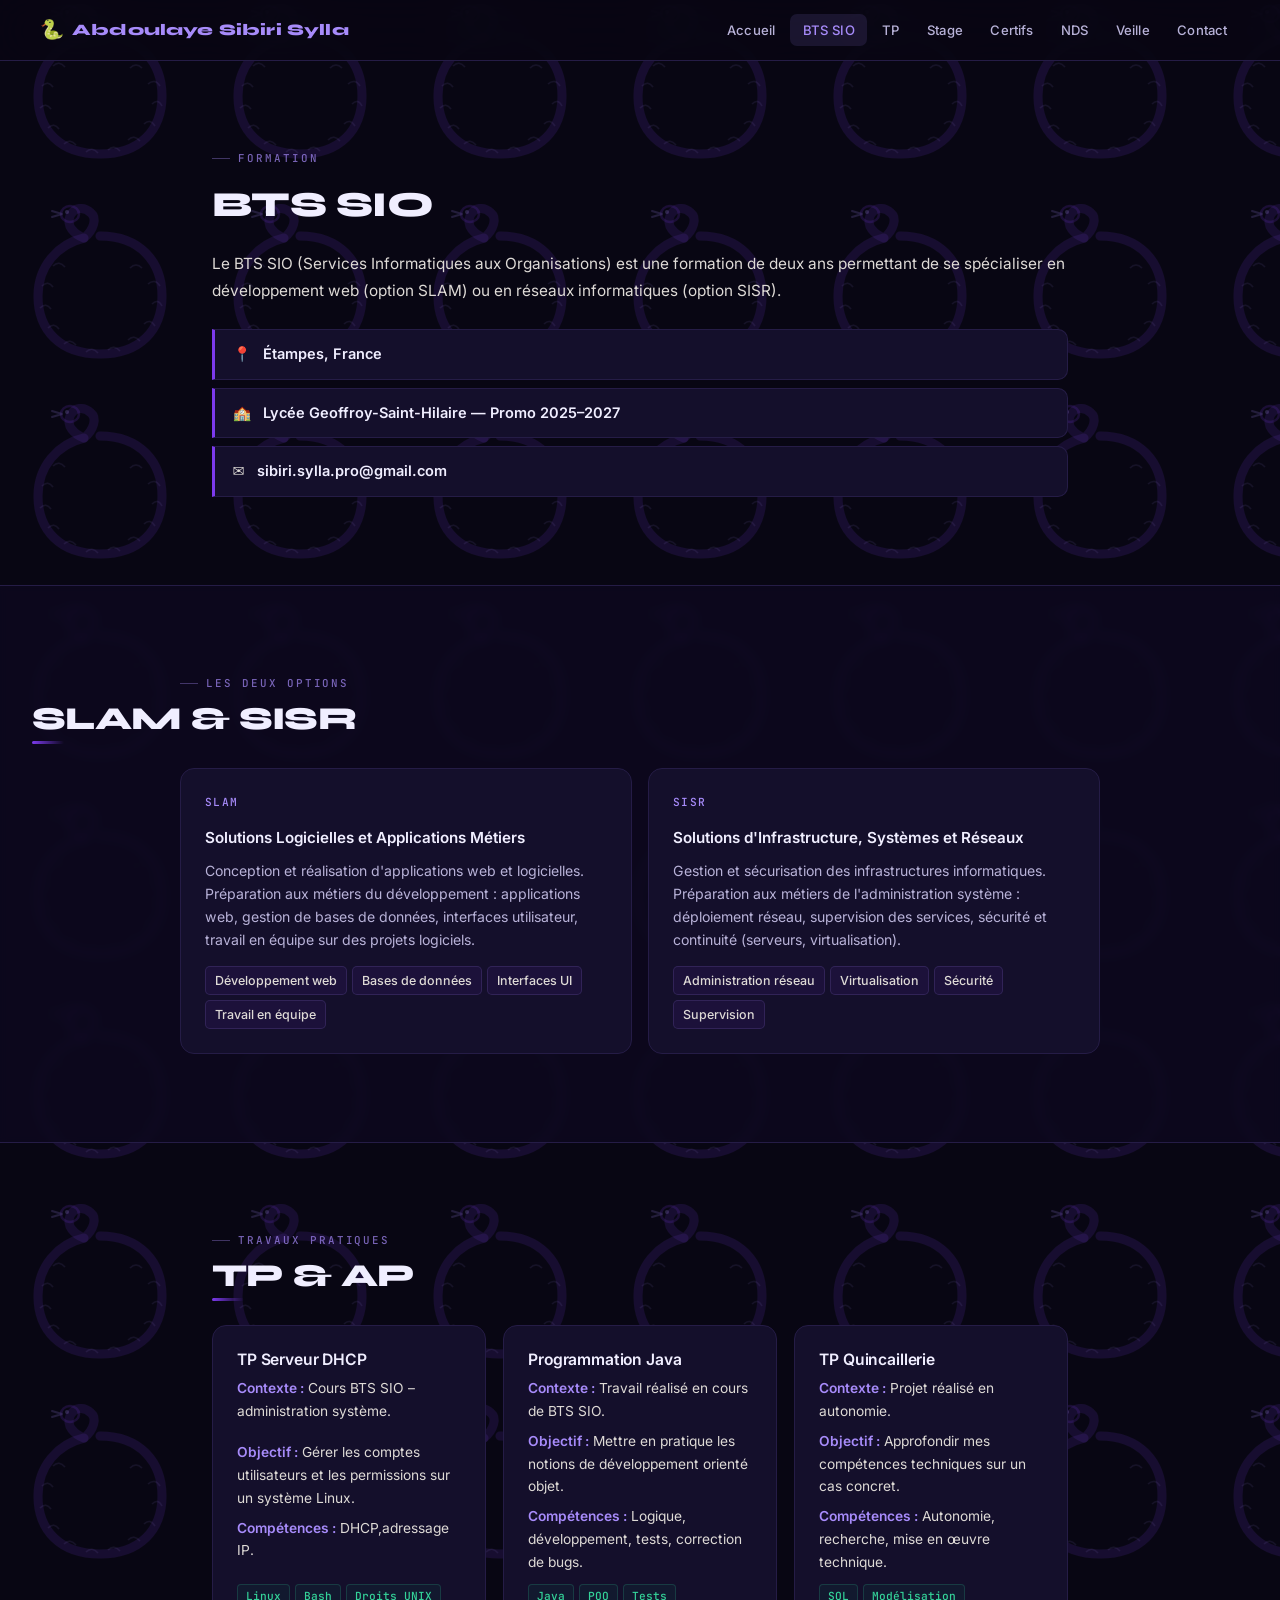
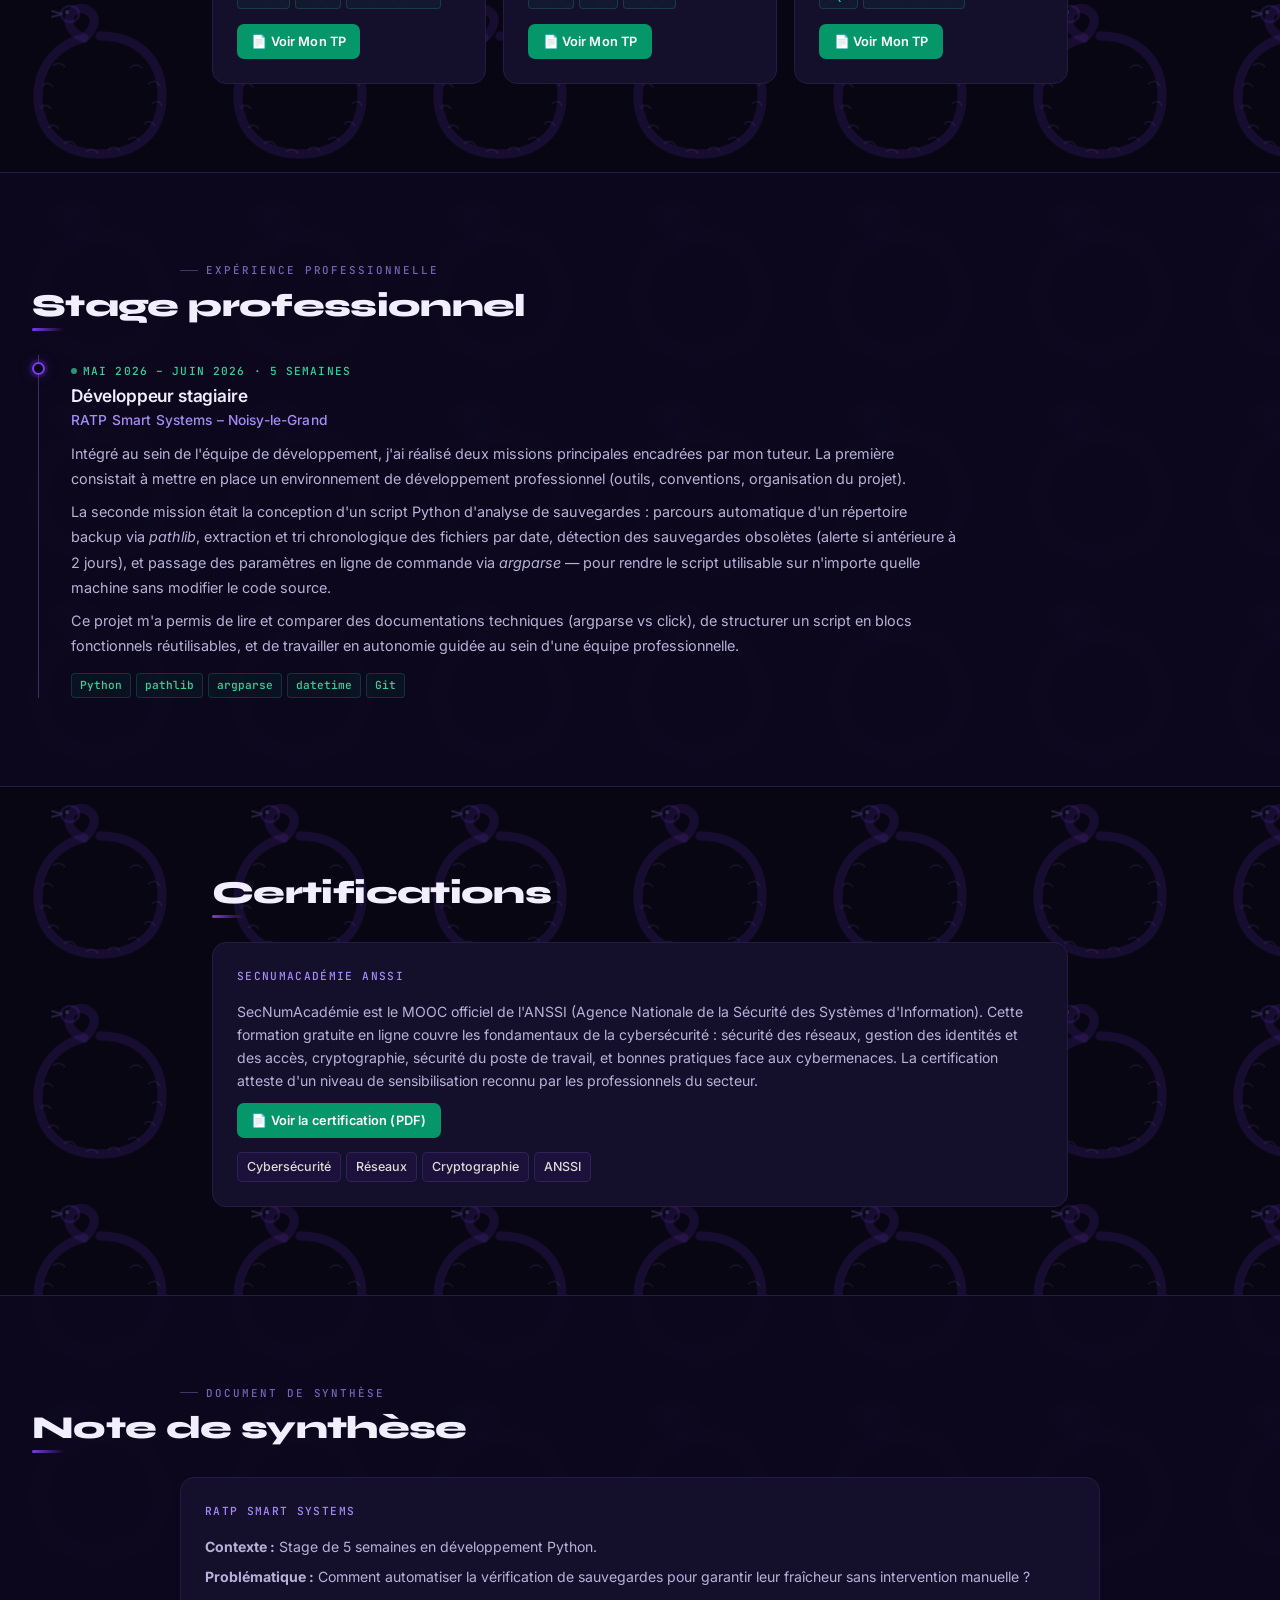
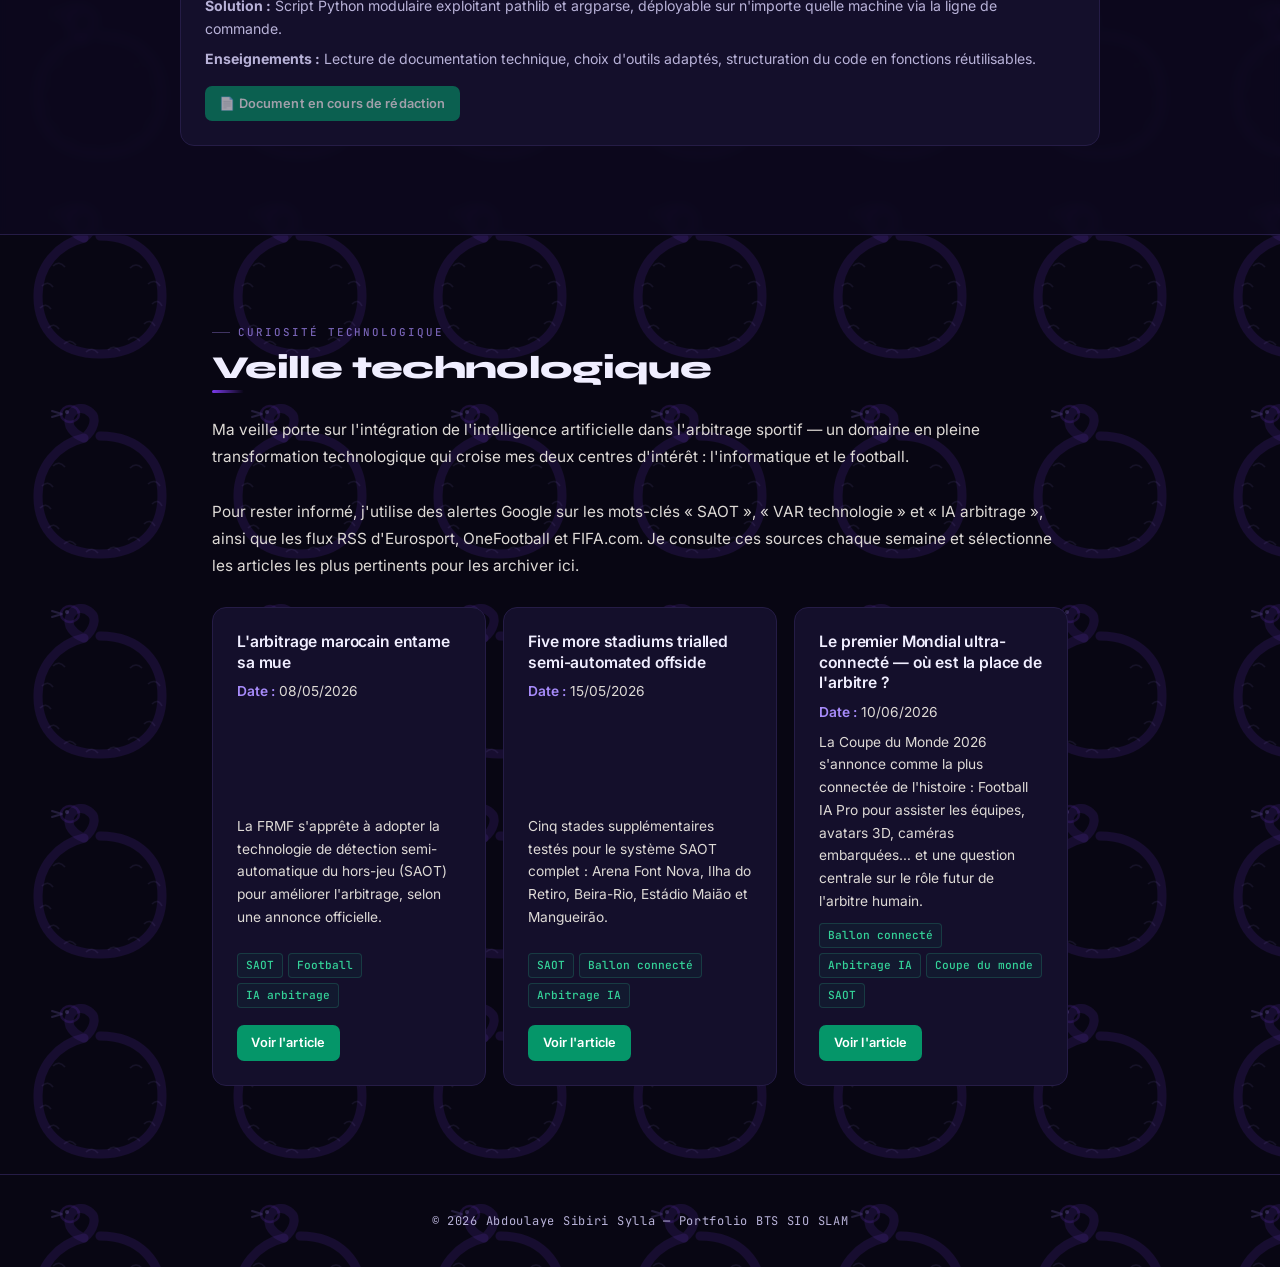
==== commit cf35b6c0: "Fix HTML formatting and update section IDs" ====
--- a/Bts_sio.html
+++ b/Bts_sio.html
@@ -106,7 +106,7 @@
           <h3>TP Serveur DHCP</h3>
           <p><strong>Contexte :</strong> Cours BTS SIO – administration système.</p>
           <p><strong>Objectif :</strong> Gérer les comptes utilisateurs et les permissions sur un système Linux.</p>
-          <p><strong>Compétences :</strong> Linux, gestion des droits, sécurité des accès.</p>
+          <p><strong>Compétences :</strong> DHCP,adressage IP.</p>
           <div class="project-tech">
             <!-- CORRECTION 3 : href corrigé vers le bon fichier du TP Linux -->
             <span>Linux</span><span>Bash</span><span>Droits UNIX</span>
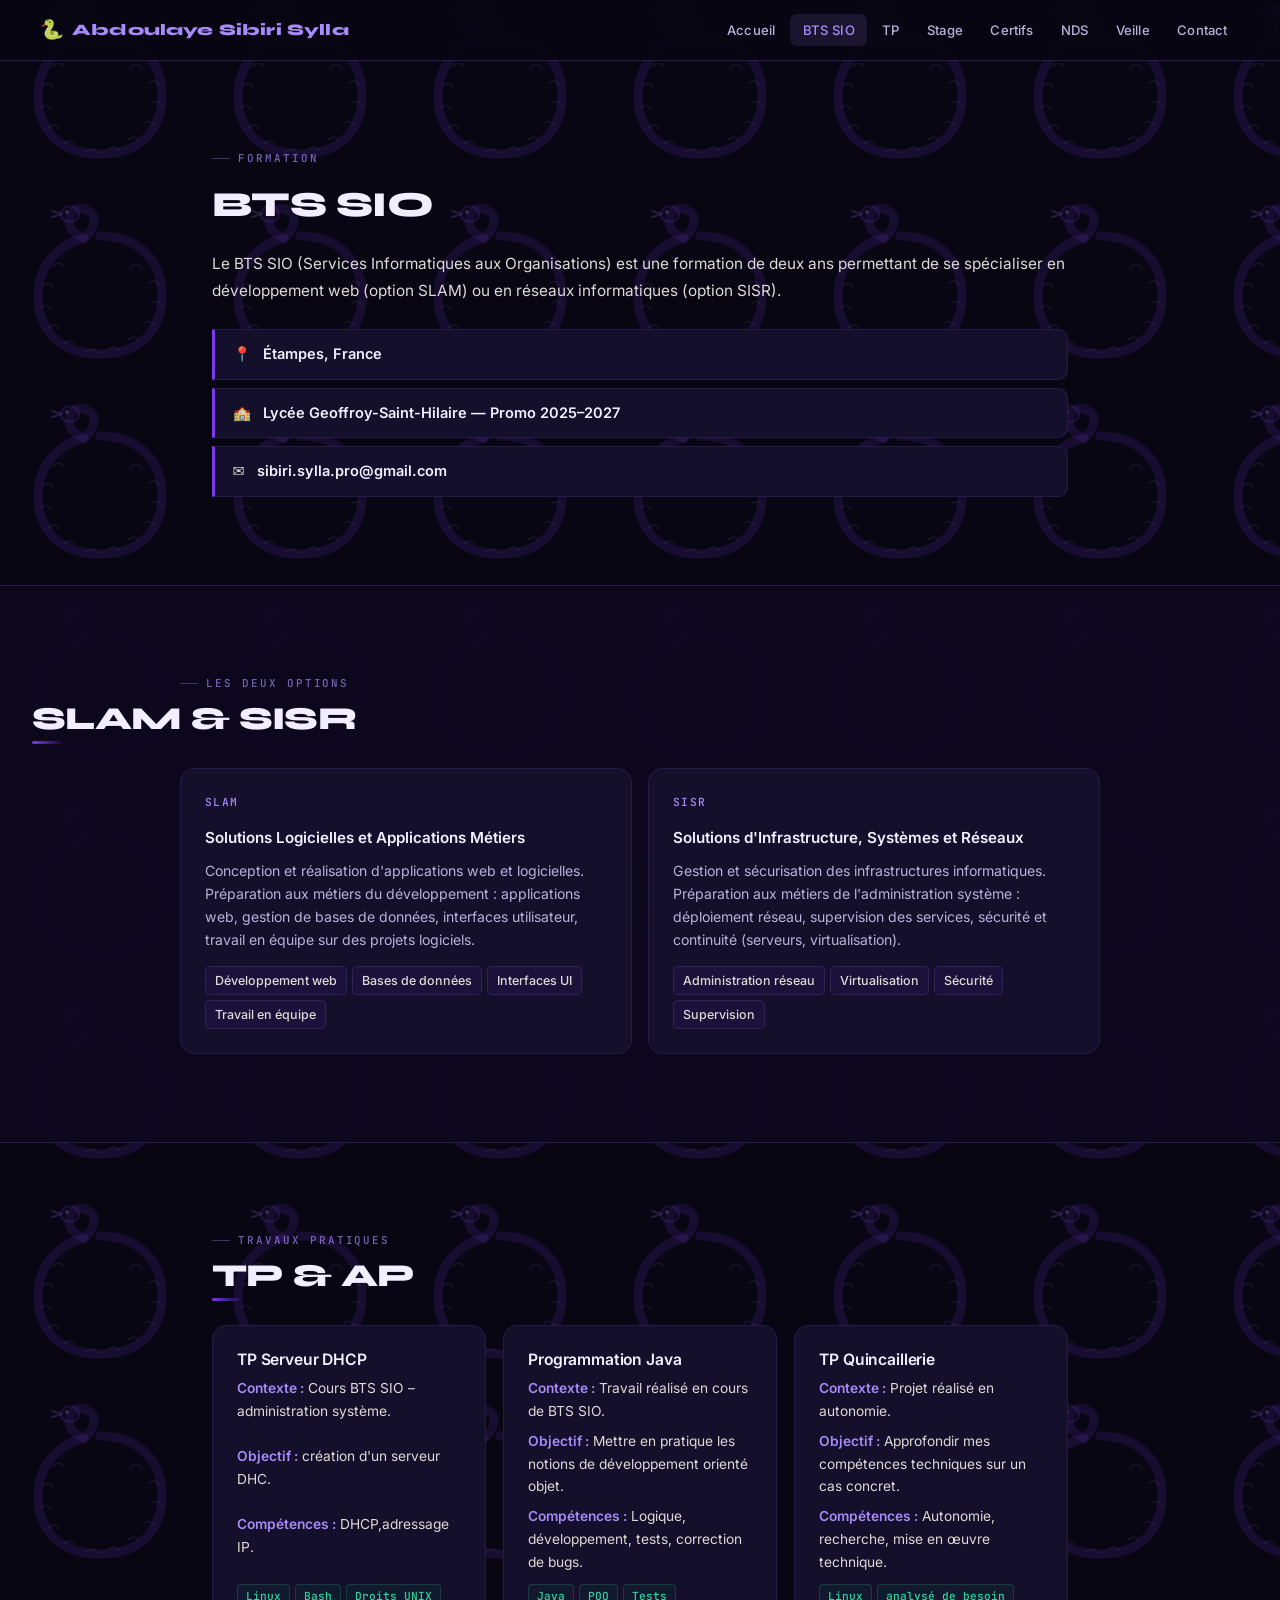
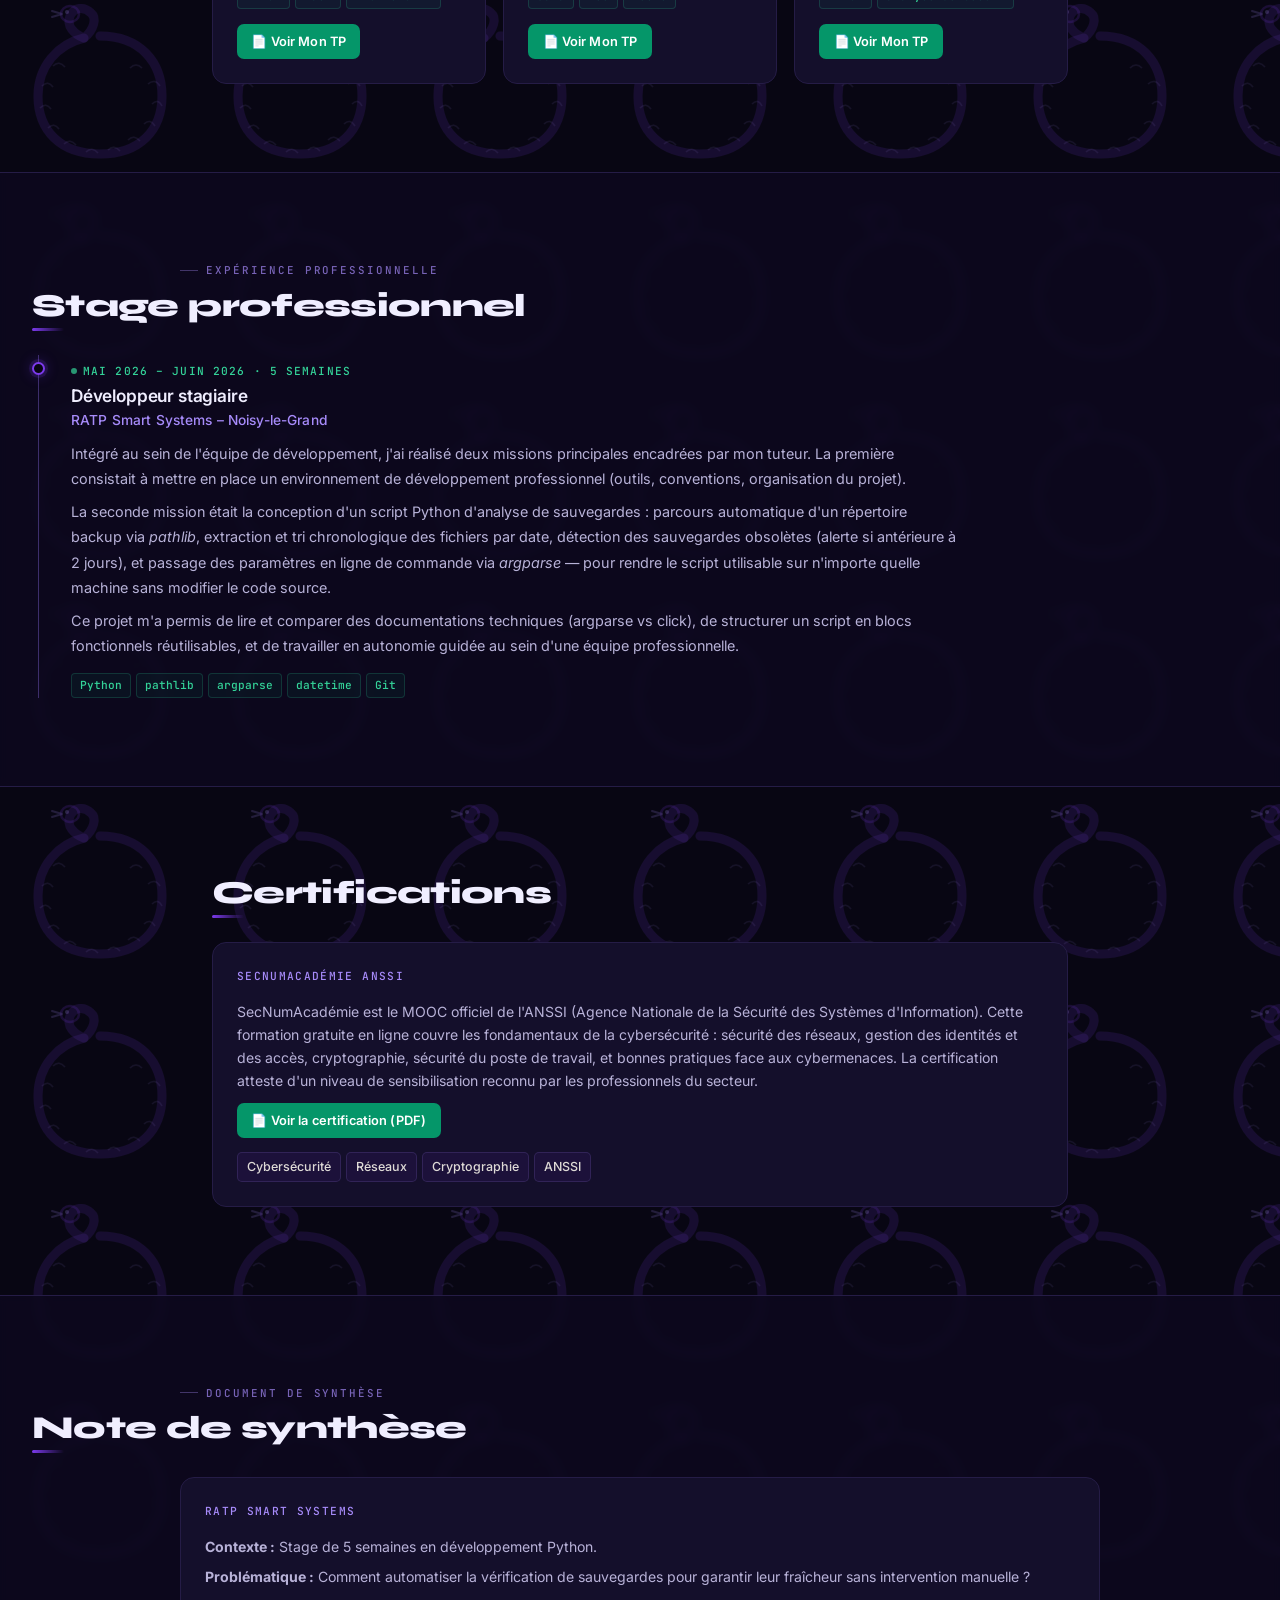
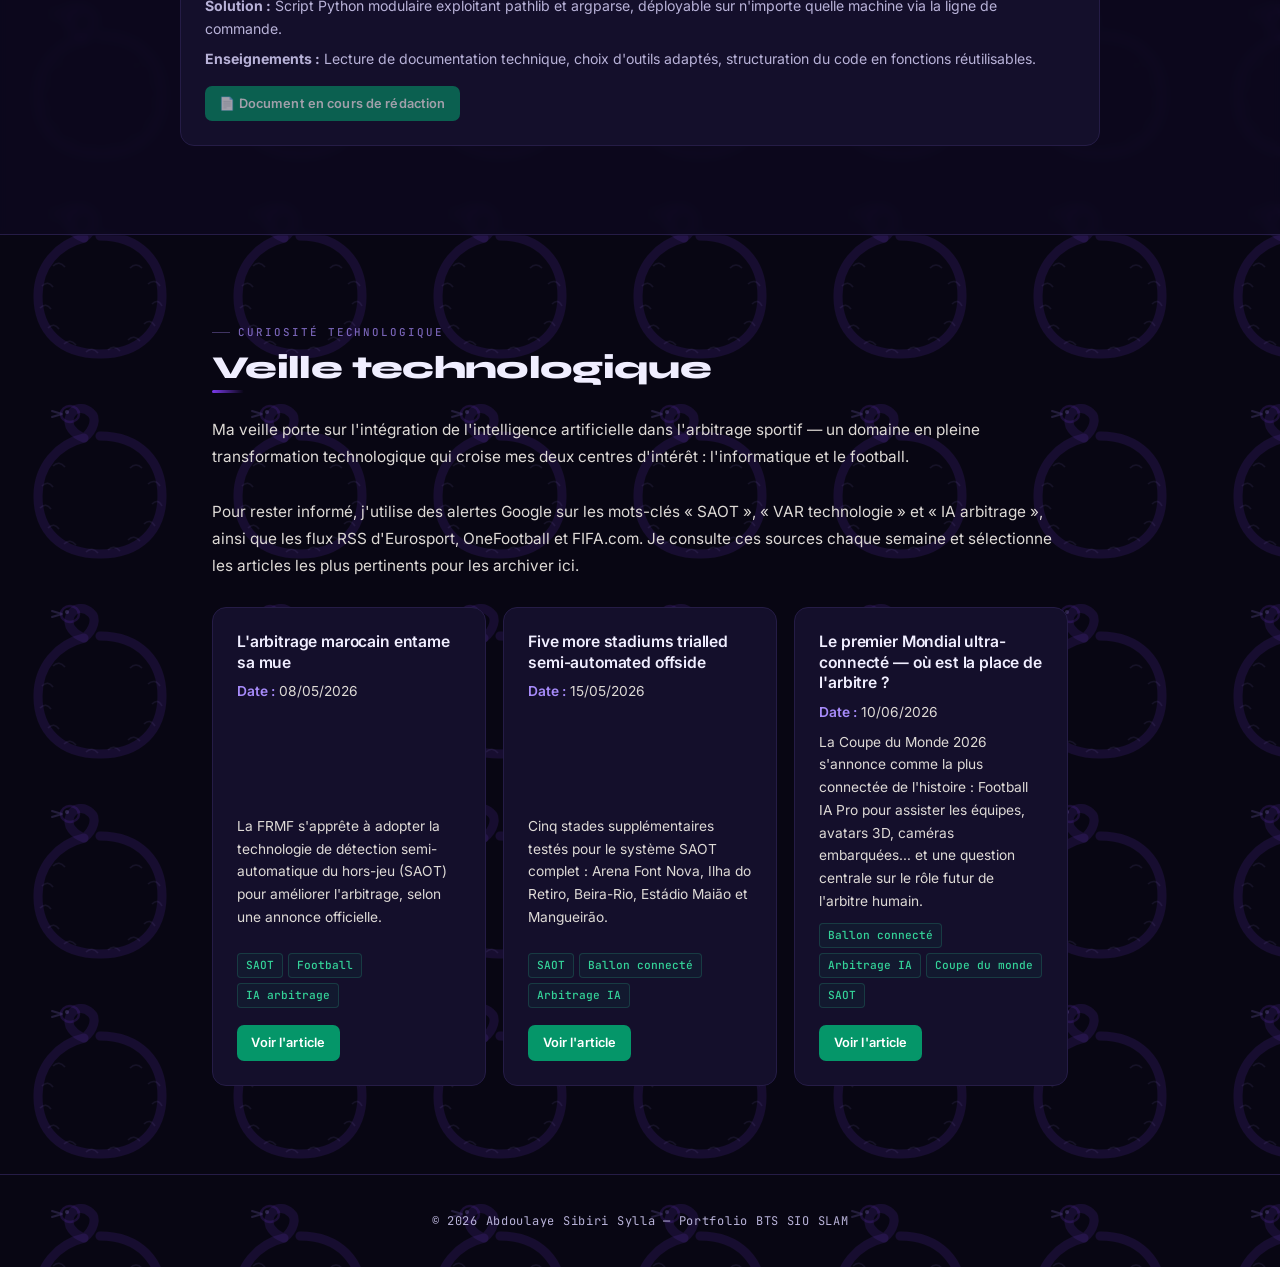
==== commit 35143bef: "Fix HTML formatting and update section IDs" ====
--- a/Bts_sio.html
+++ b/Bts_sio.html
@@ -105,7 +105,7 @@
         <article class="project-card fade-in">
           <h3>TP Serveur DHCP</h3>
           <p><strong>Contexte :</strong> Cours BTS SIO – administration système.</p>
-          <p><strong>Objectif :</strong> Gérer les comptes utilisateurs et les permissions sur un système Linux.</p>
+          <p><strong>Objectif :</strong> création d'un serveur DHC.</p>
           <p><strong>Compétences :</strong> DHCP,adressage IP.</p>
           <div class="project-tech">
             <!-- CORRECTION 3 : href corrigé vers le bon fichier du TP Linux -->
@@ -141,7 +141,7 @@
           <p><strong>Objectif :</strong> Approfondir mes compétences techniques sur un cas concret.</p>
           <p><strong>Compétences :</strong> Autonomie, recherche, mise en œuvre technique.</p>
           <div class="project-tech">
-            <span>SQL</span><span>Modélisation</span>
+            <span>Linux</span><span>analysé de besoin</span>
              <a href="Étude de cas _ La Quincaillerie.pdf"
                class="project-link"
                target="_blank"
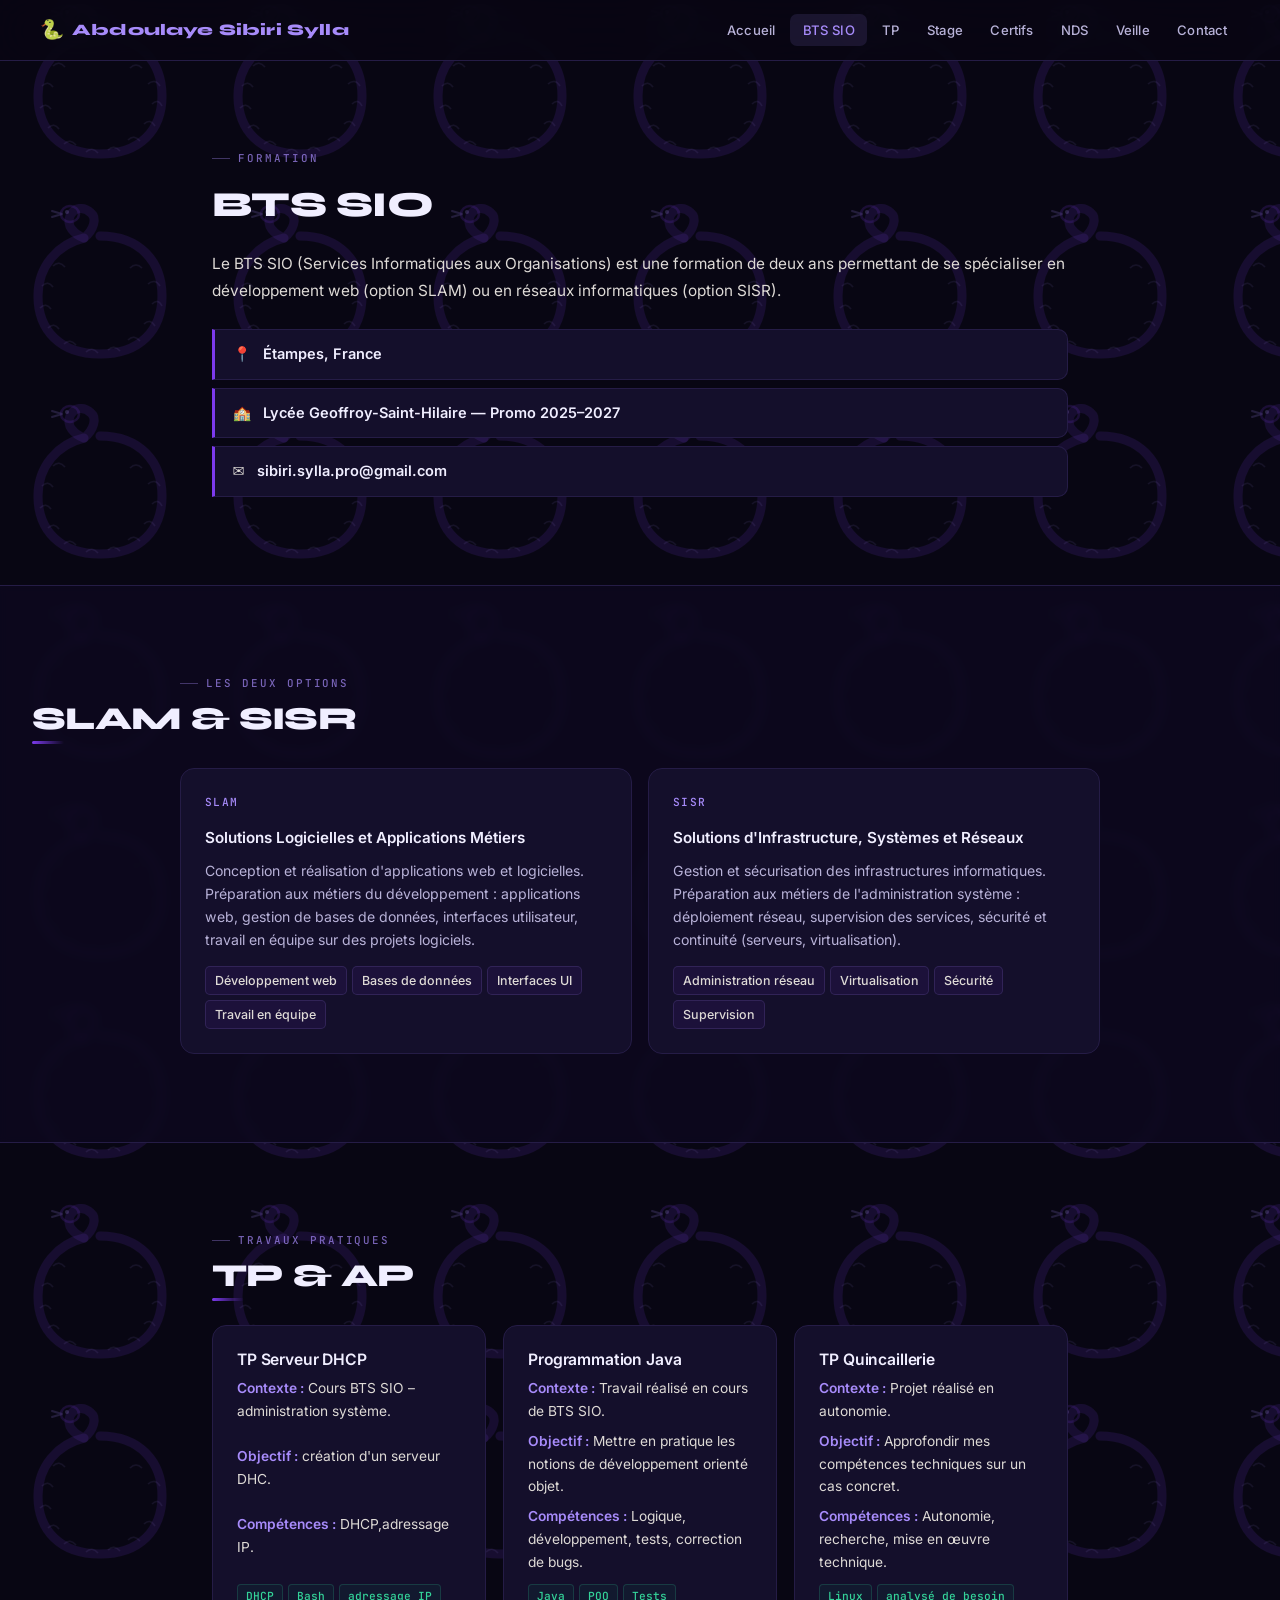
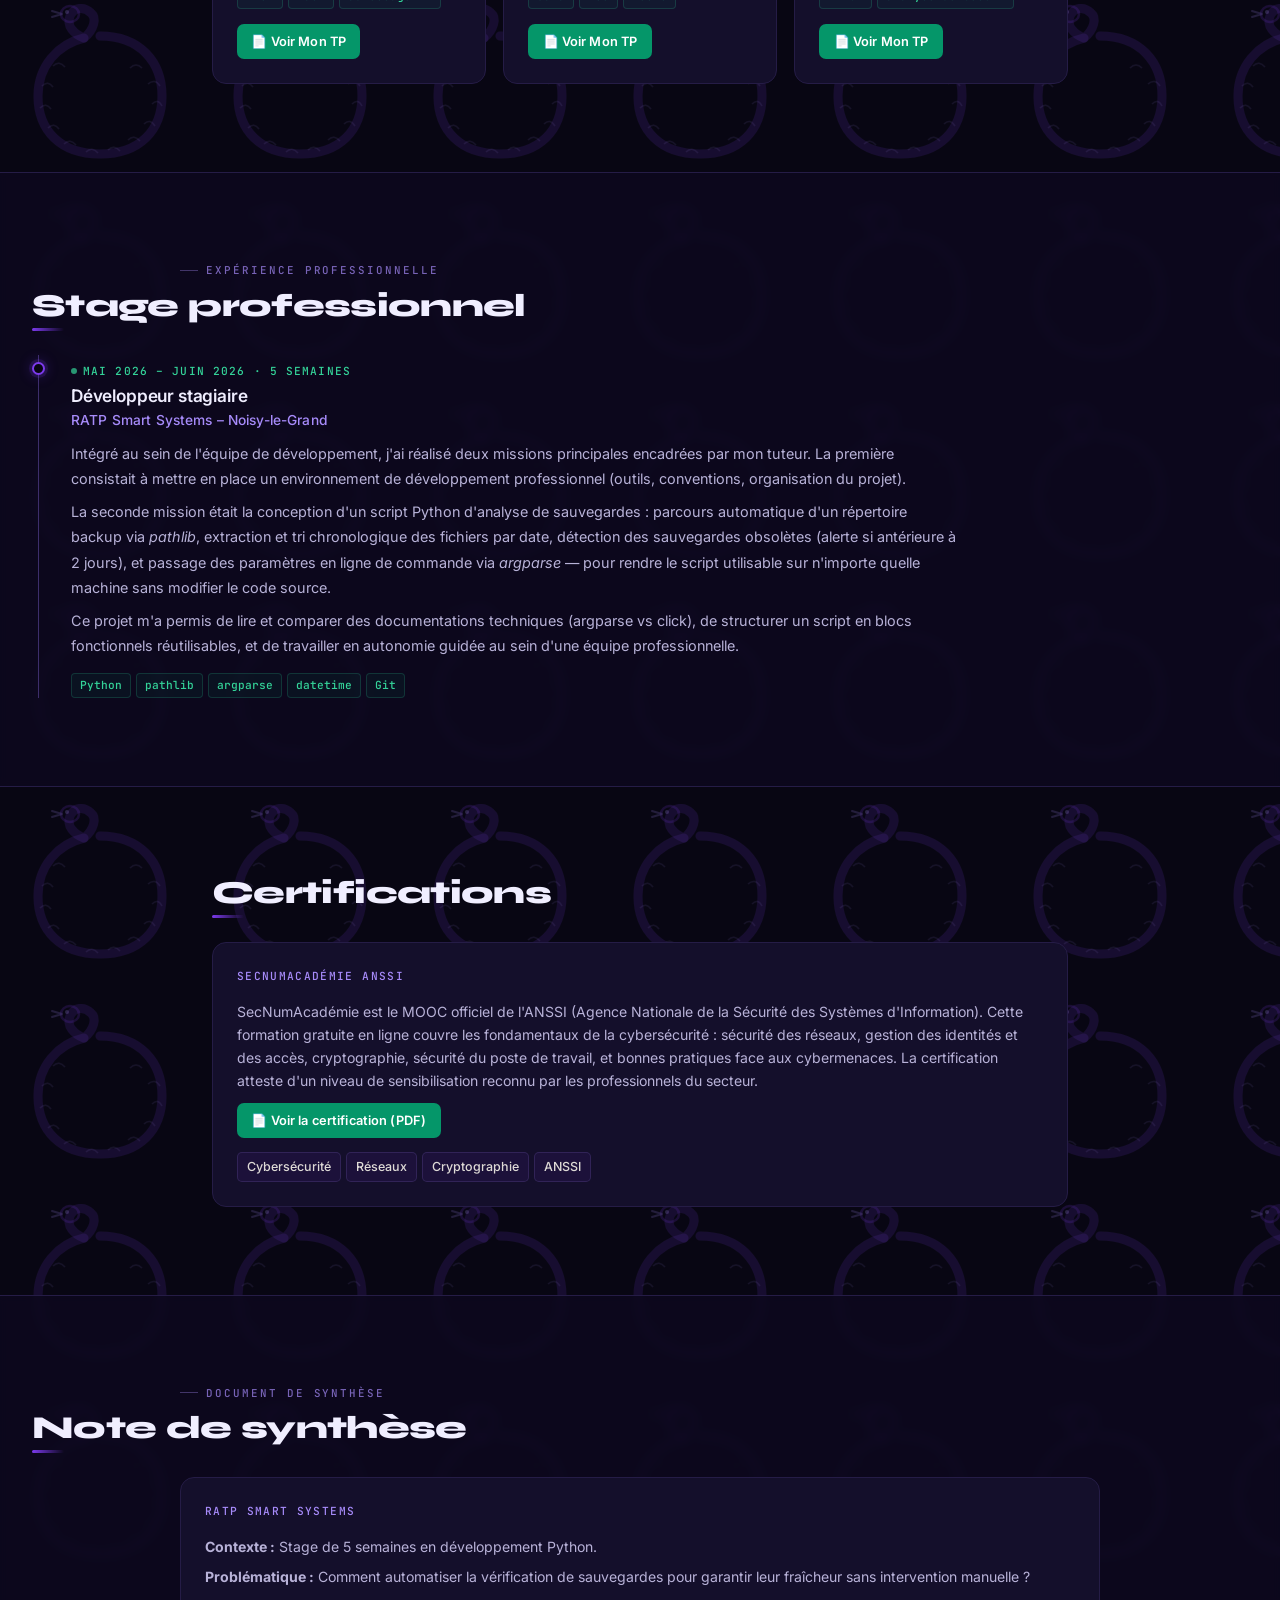
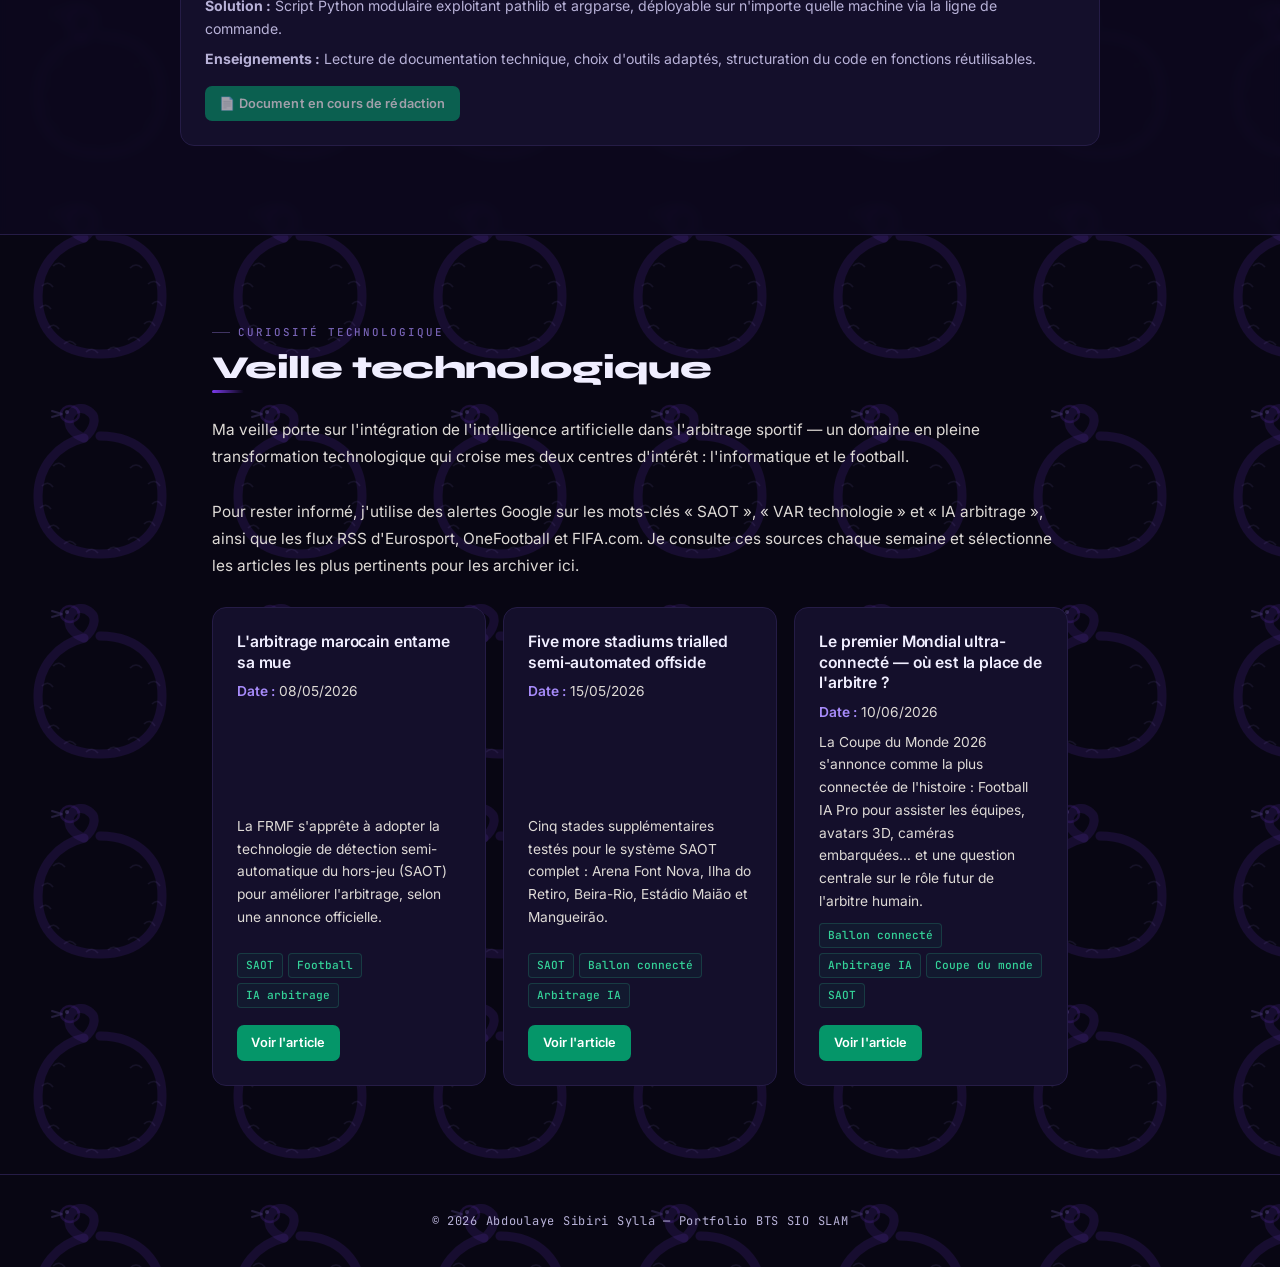
==== commit 1df9dbfa: "Fix HTML formatting and update section IDs" ====
--- a/Bts_sio.html
+++ b/Bts_sio.html
@@ -109,7 +109,7 @@
           <p><strong>Compétences :</strong> DHCP,adressage IP.</p>
           <div class="project-tech">
             <!-- CORRECTION 3 : href corrigé vers le bon fichier du TP Linux -->
-            <span>Linux</span><span>Bash</span><span>Droits UNIX</span>
+            <span>DHCP</span><span>Bash</span><span>adressage IP</span>
             <a href="Sylla_Compte_rendu_TP3.docx.pdf"
                class="project-link"
                target="_blank"
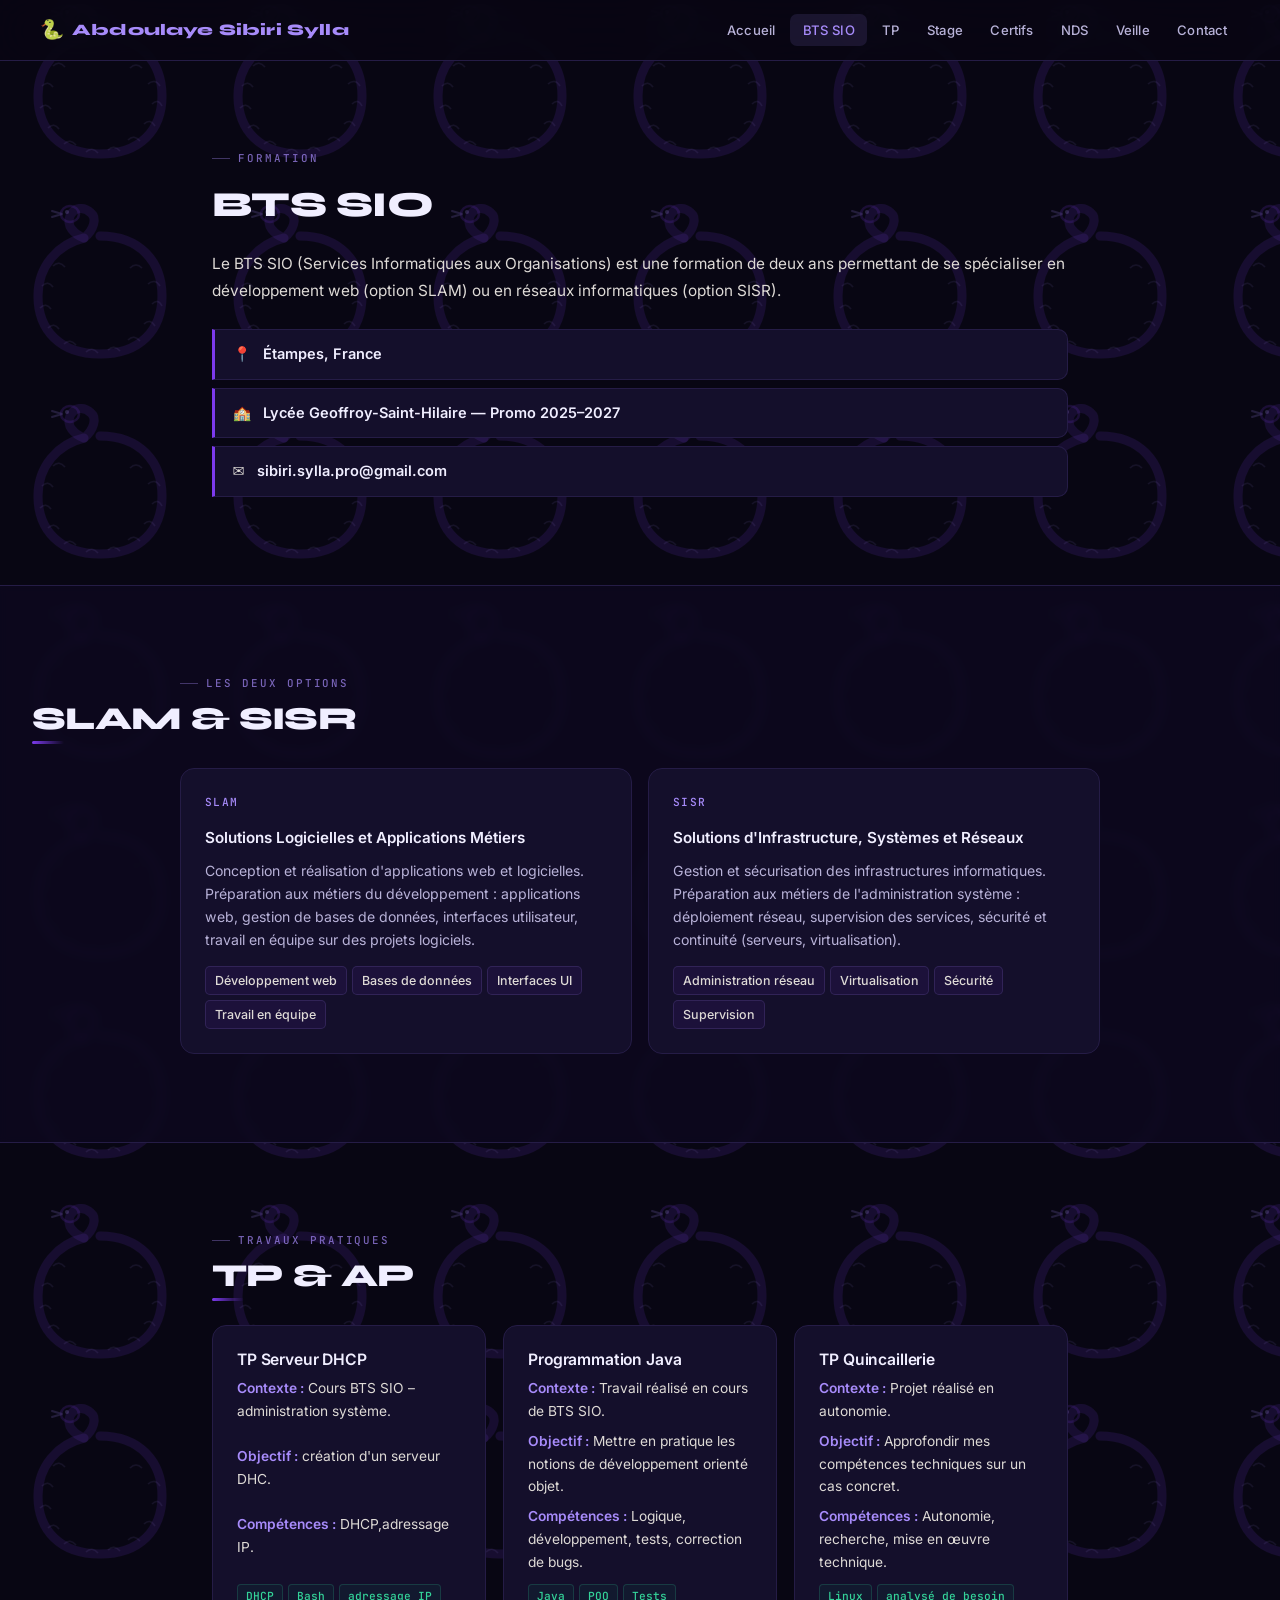
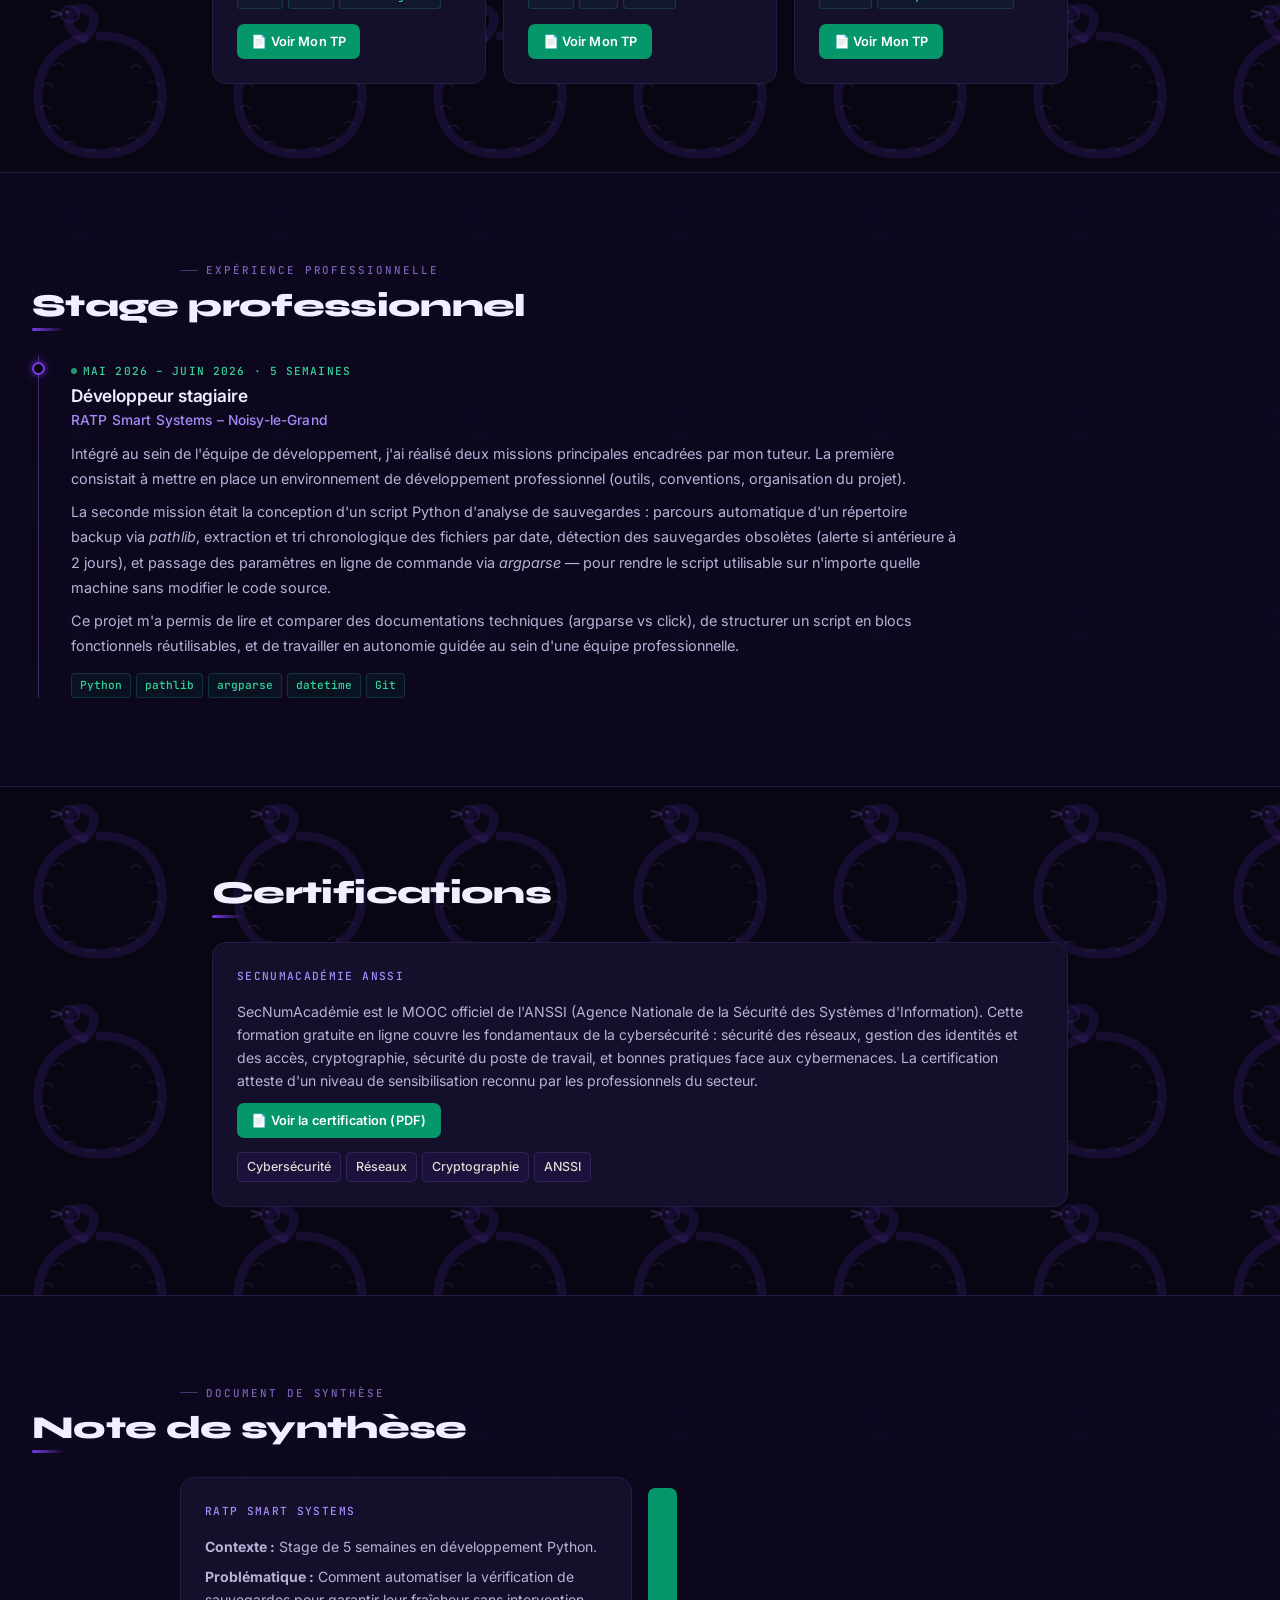
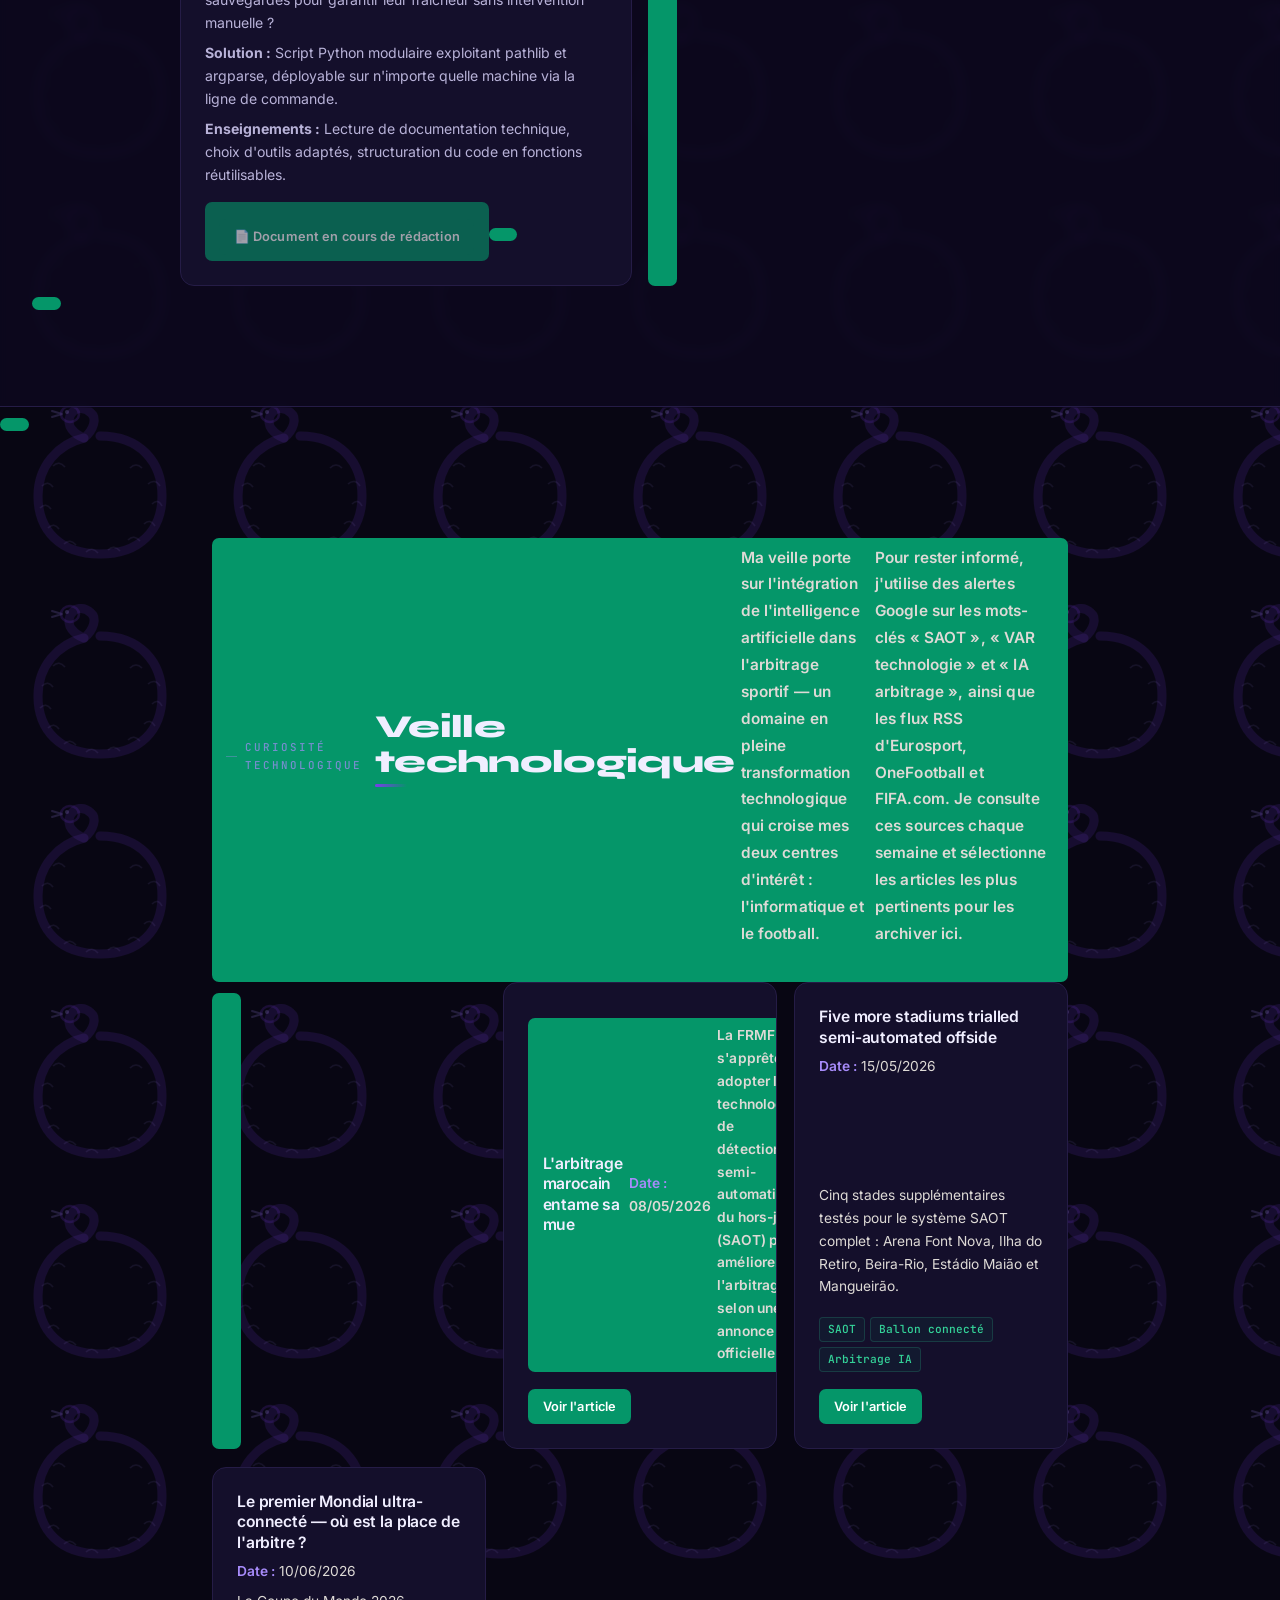
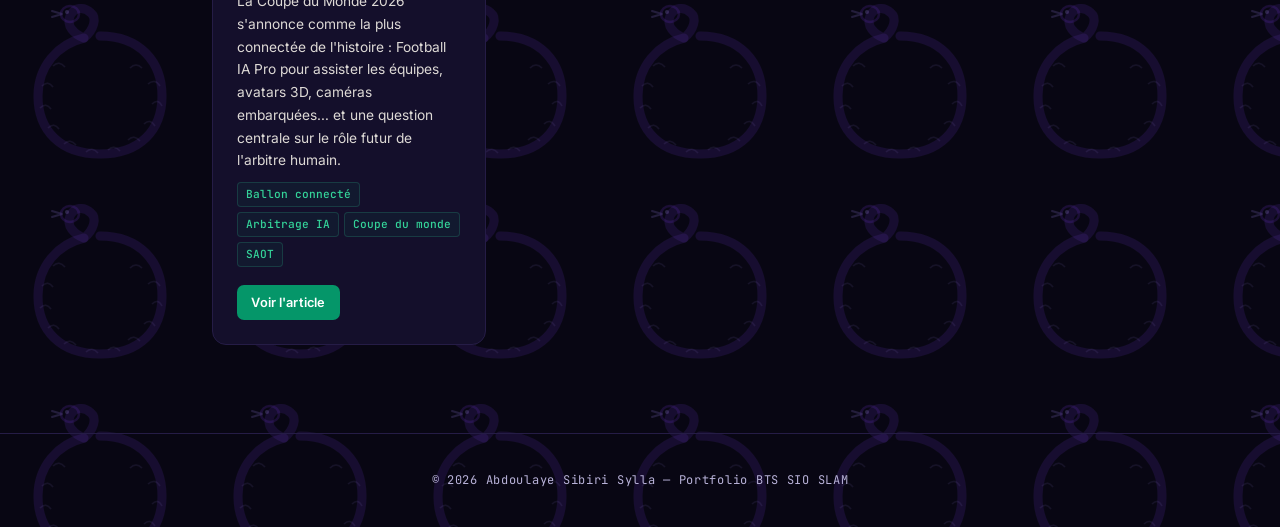
==== commit 9a0b333a: "Fix HTML structure and update section IDs" ====
--- a/Bts_sio.html
+++ b/Bts_sio.html
@@ -233,6 +233,7 @@
           <p style="margin-top:0.4rem;"><strong>Enseignements :</strong> Lecture de documentation technique, choix d'outils adaptés, structuration du code en fonctions réutilisables.</p>
           <!-- CORRECTION 4 : href vide remplacé par un texte informatif en attendant le document -->
           <span class="project-link" style="margin-top:1rem; opacity:0.6; cursor:default;">
+          <a href="NDS_Abdoulaye.docx" target="_blank" rel="noopener noreferrer" class="project-link">
             📄 Document en cours de rédaction
           </span>
         </article>
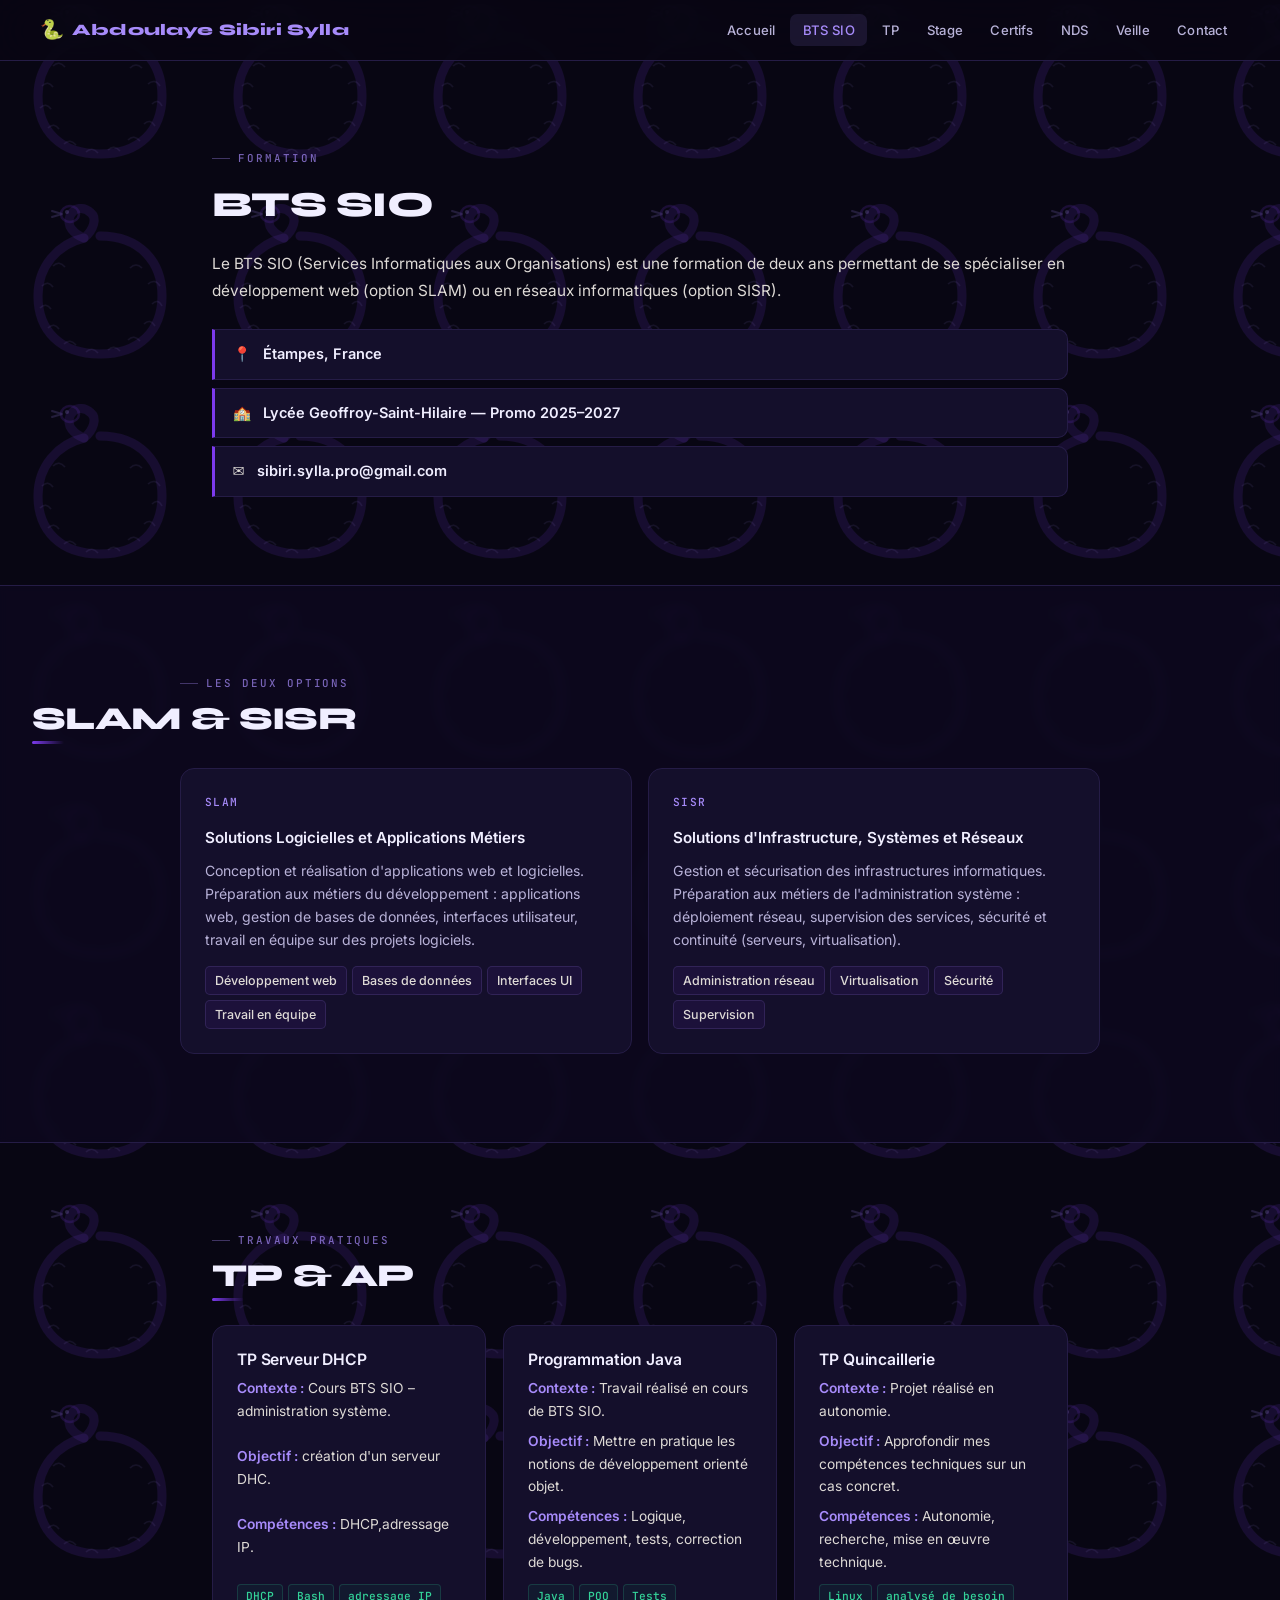
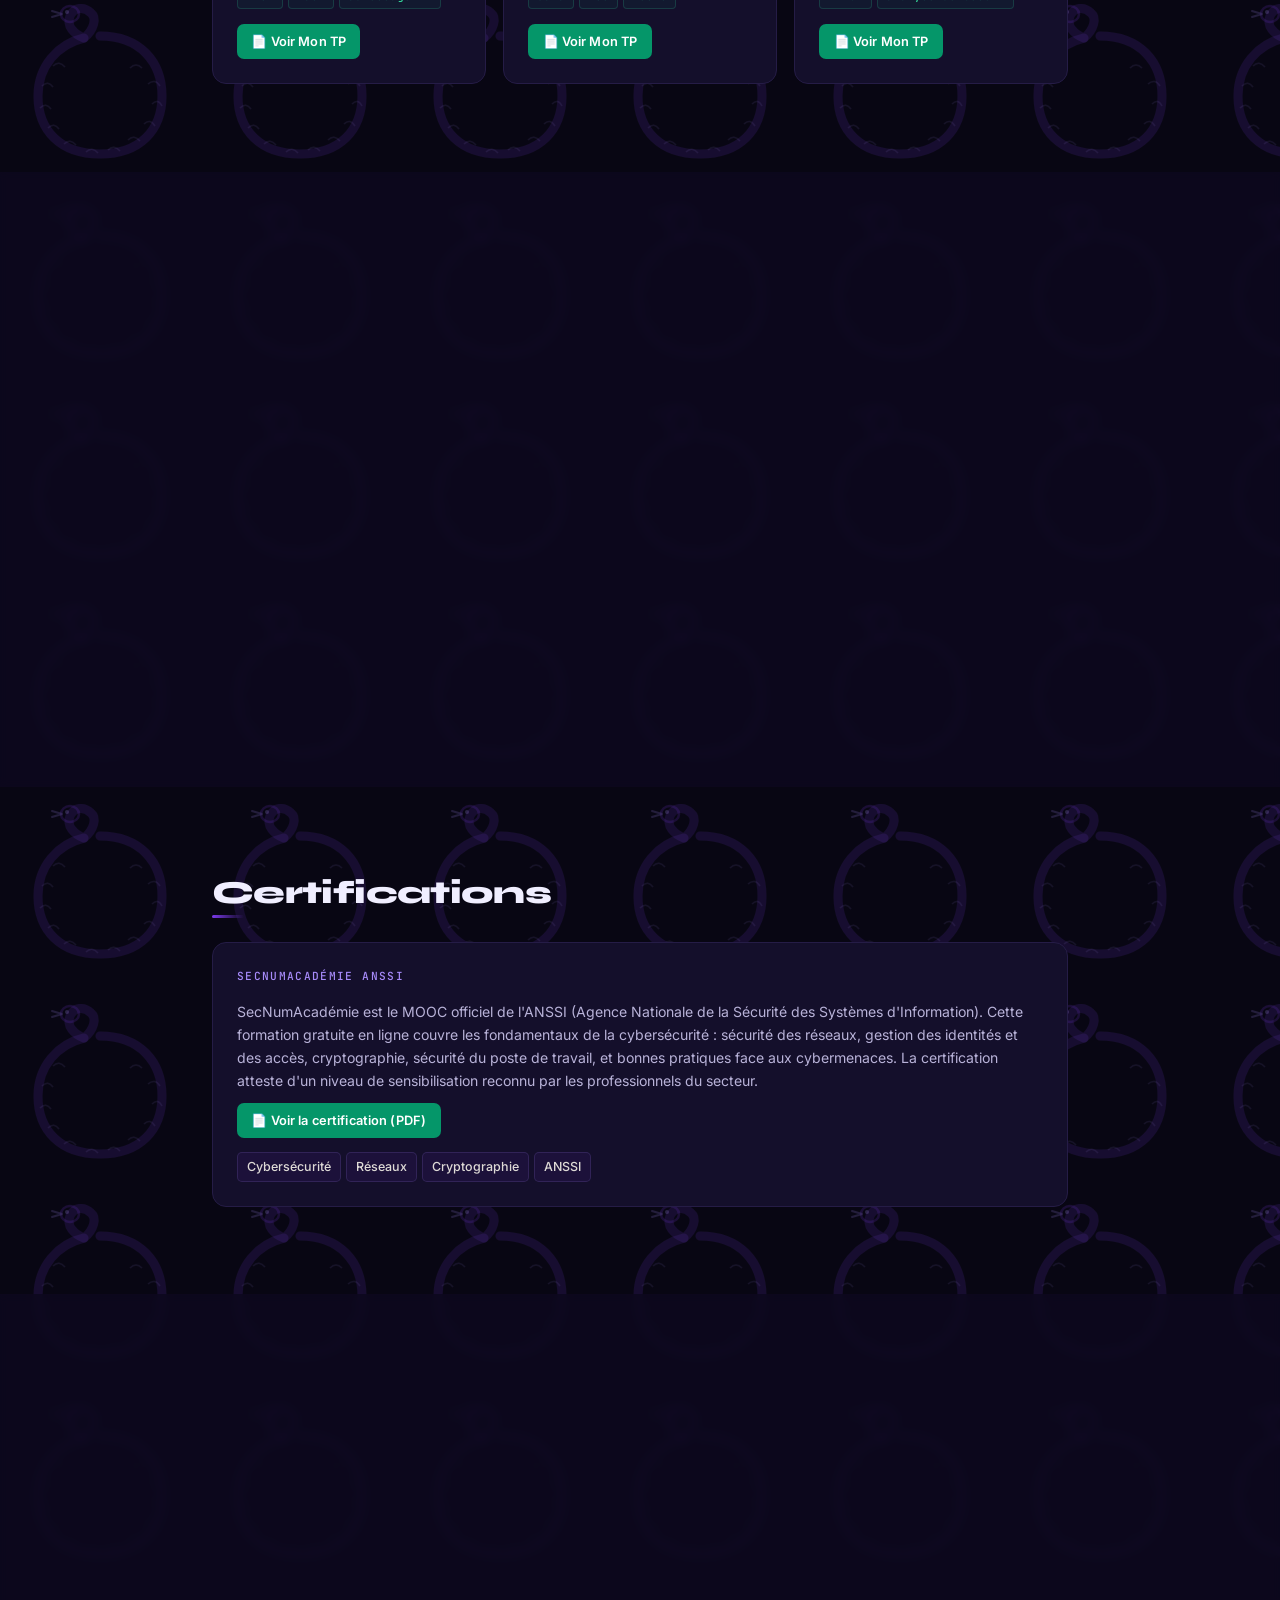
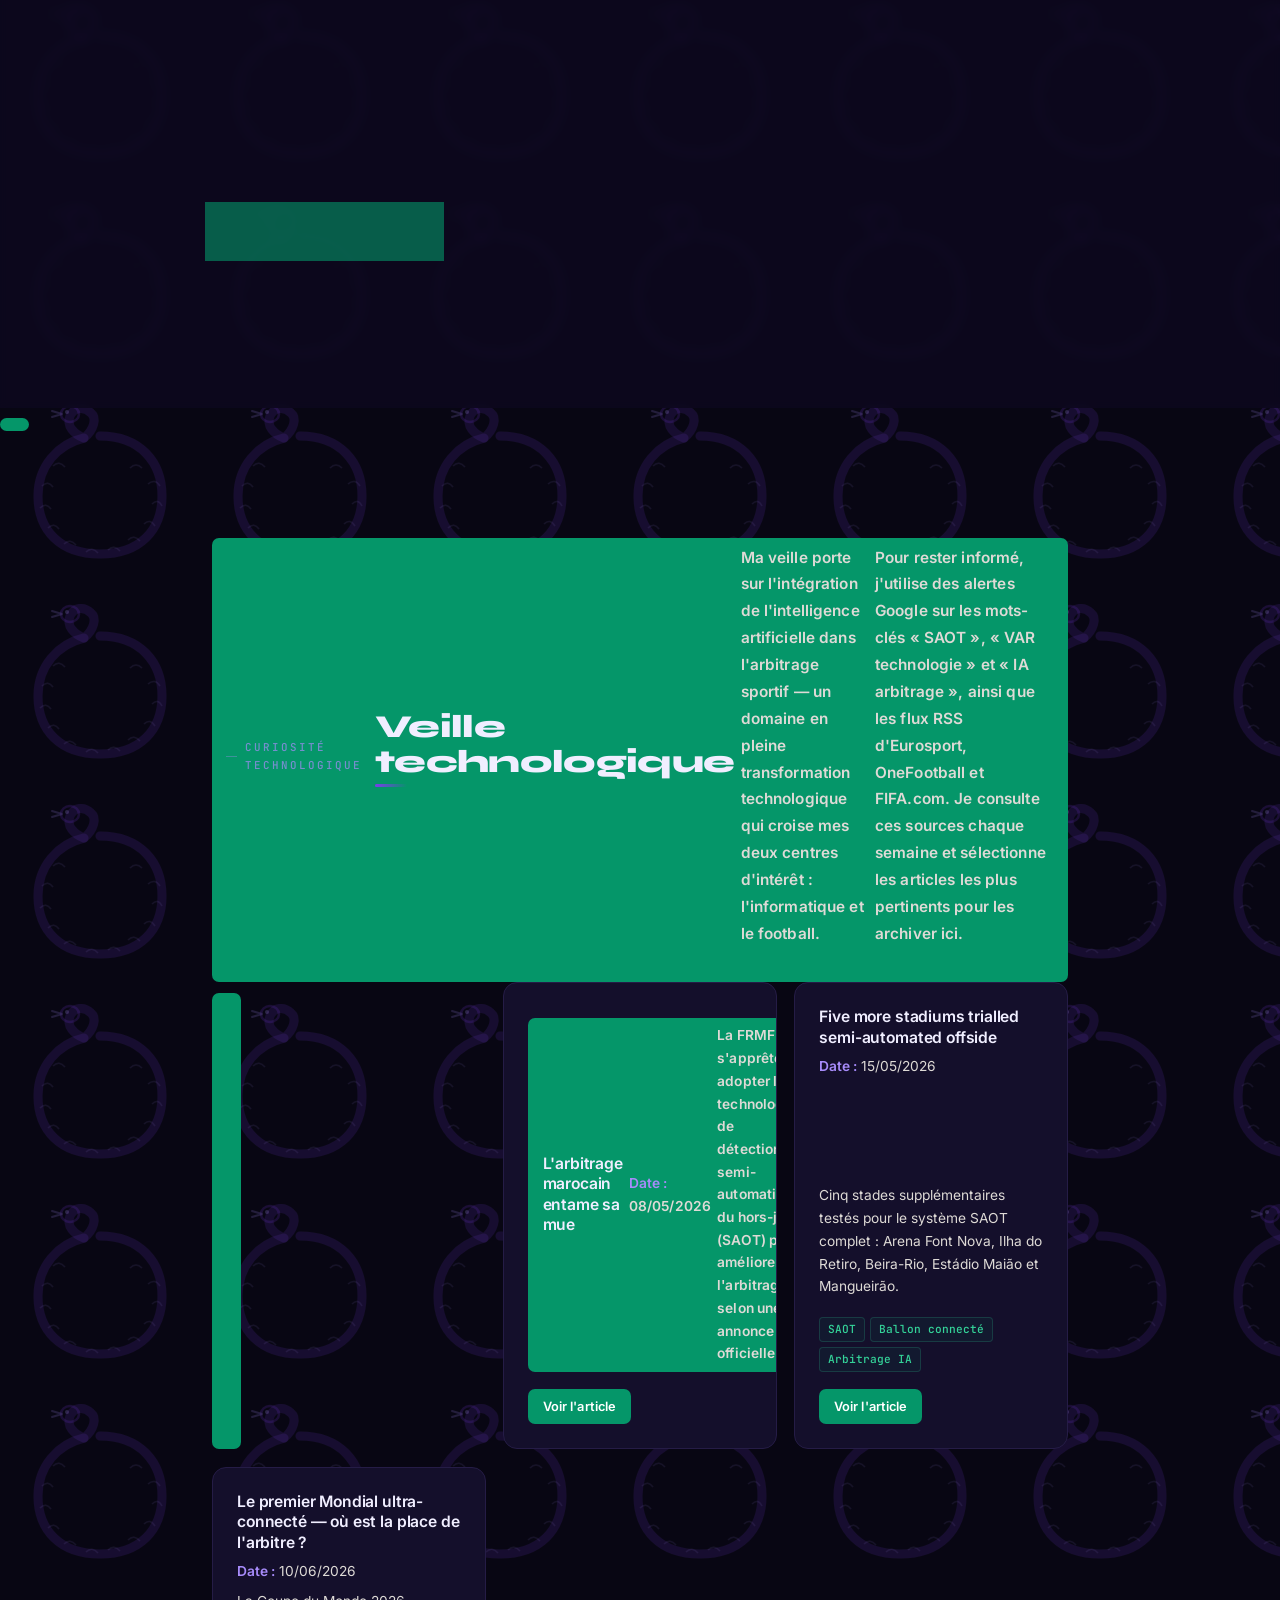
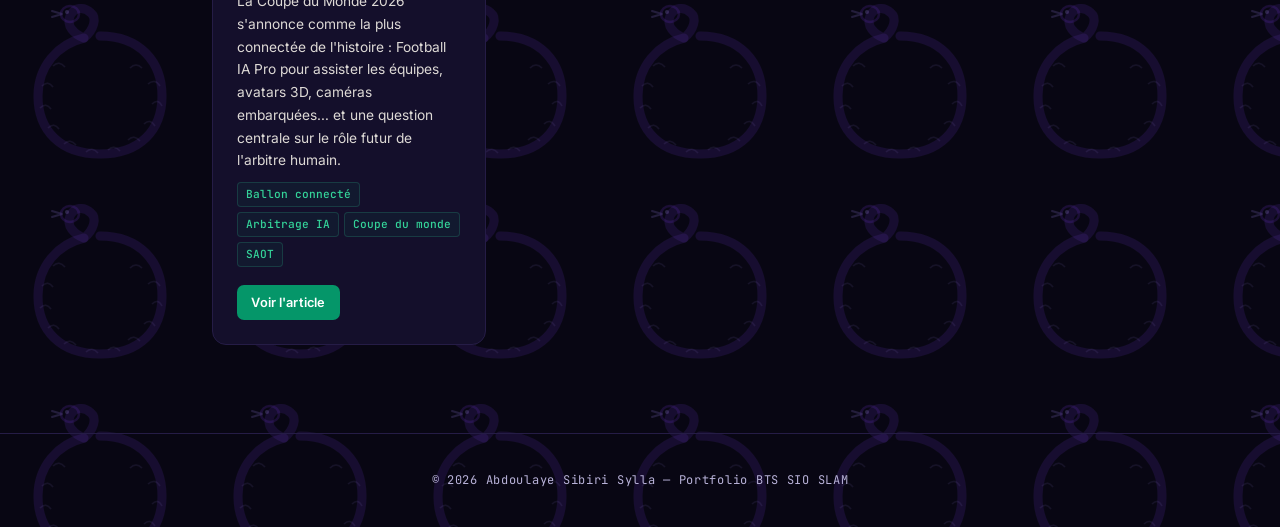
==== commit 2c65da59: "Fix HTML formatting and restore original content" ====
--- a/Bts_sio.html
+++ b/Bts_sio.html
@@ -234,7 +234,7 @@
           <!-- CORRECTION 4 : href vide remplacé par un texte informatif en attendant le document -->
           <span class="project-link" style="margin-top:1rem; opacity:0.6; cursor:default;">
           <a href="NDS_Abdoulaye.docx" target="_blank" rel="noopener noreferrer" class="project-link">
-            📄 Document en cours de rédaction
+            📄 Voir ma note de synthèse
           </span>
         </article>
       </div>
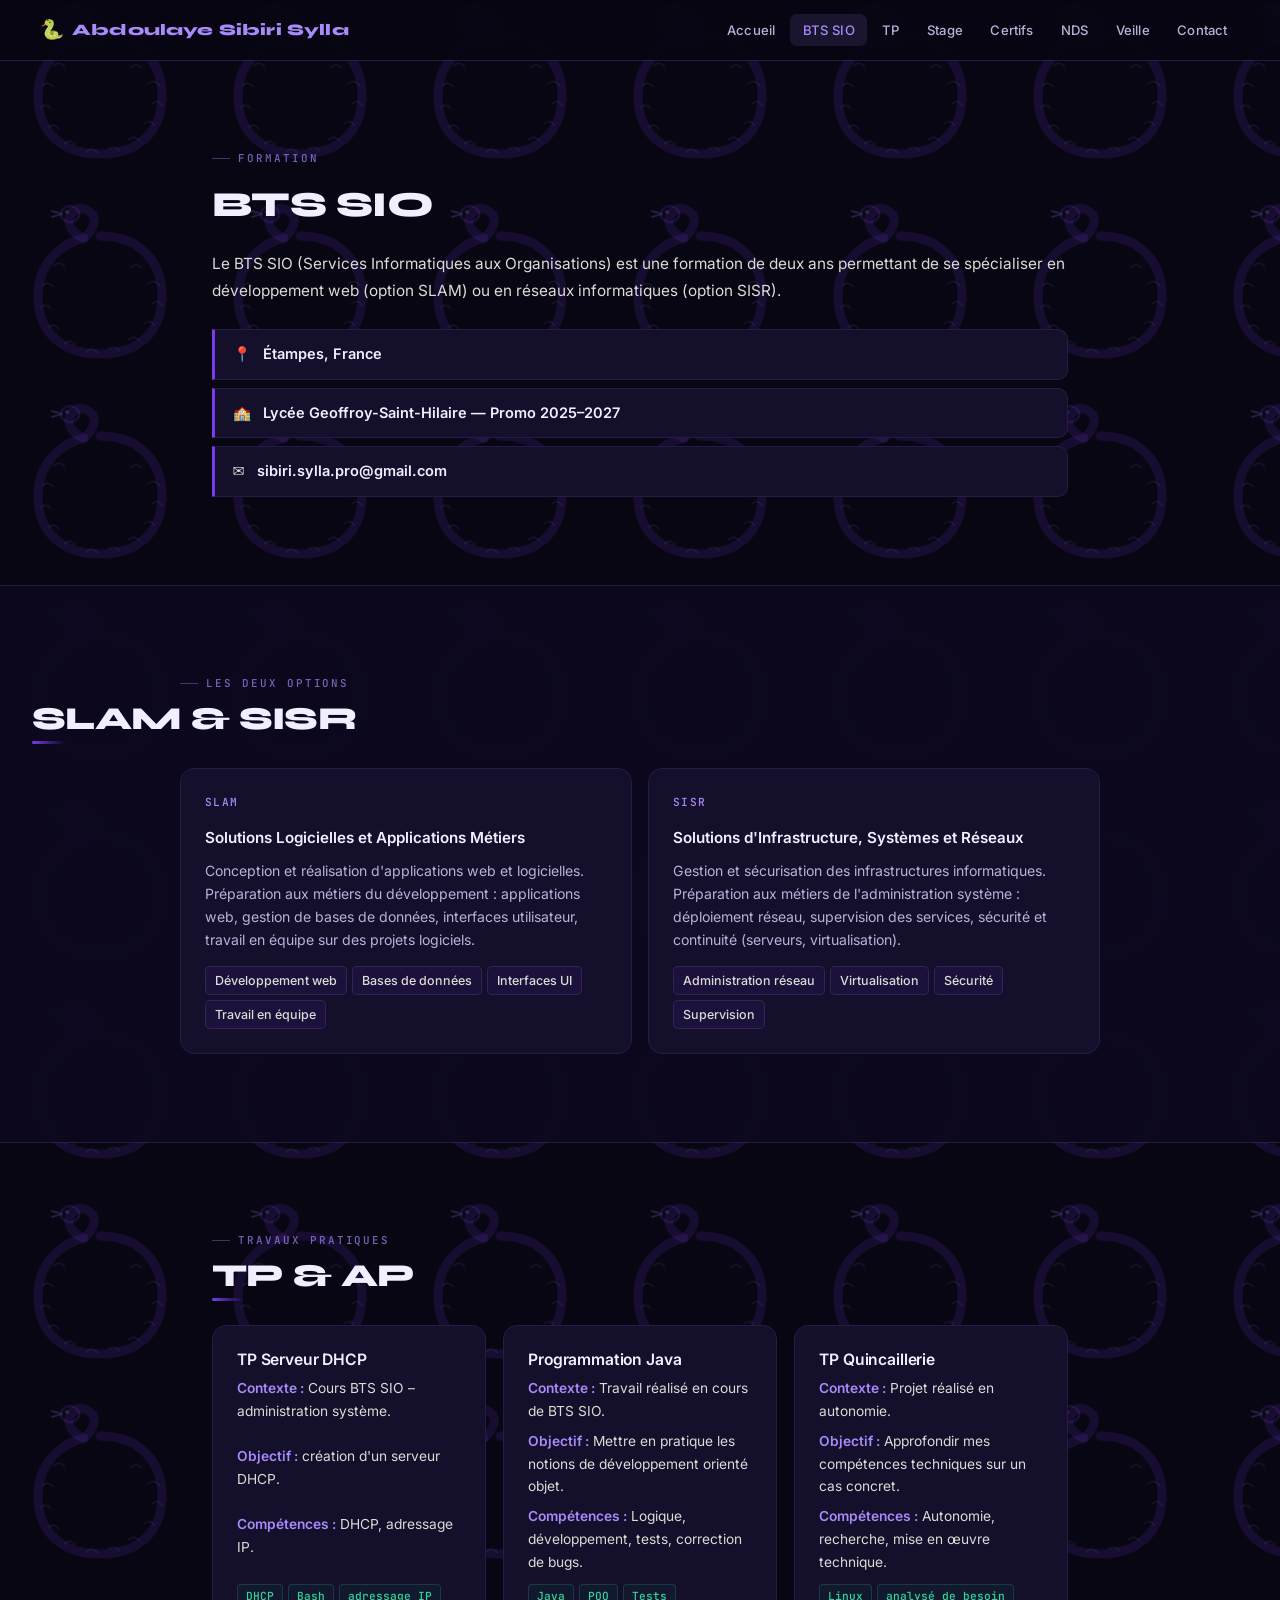
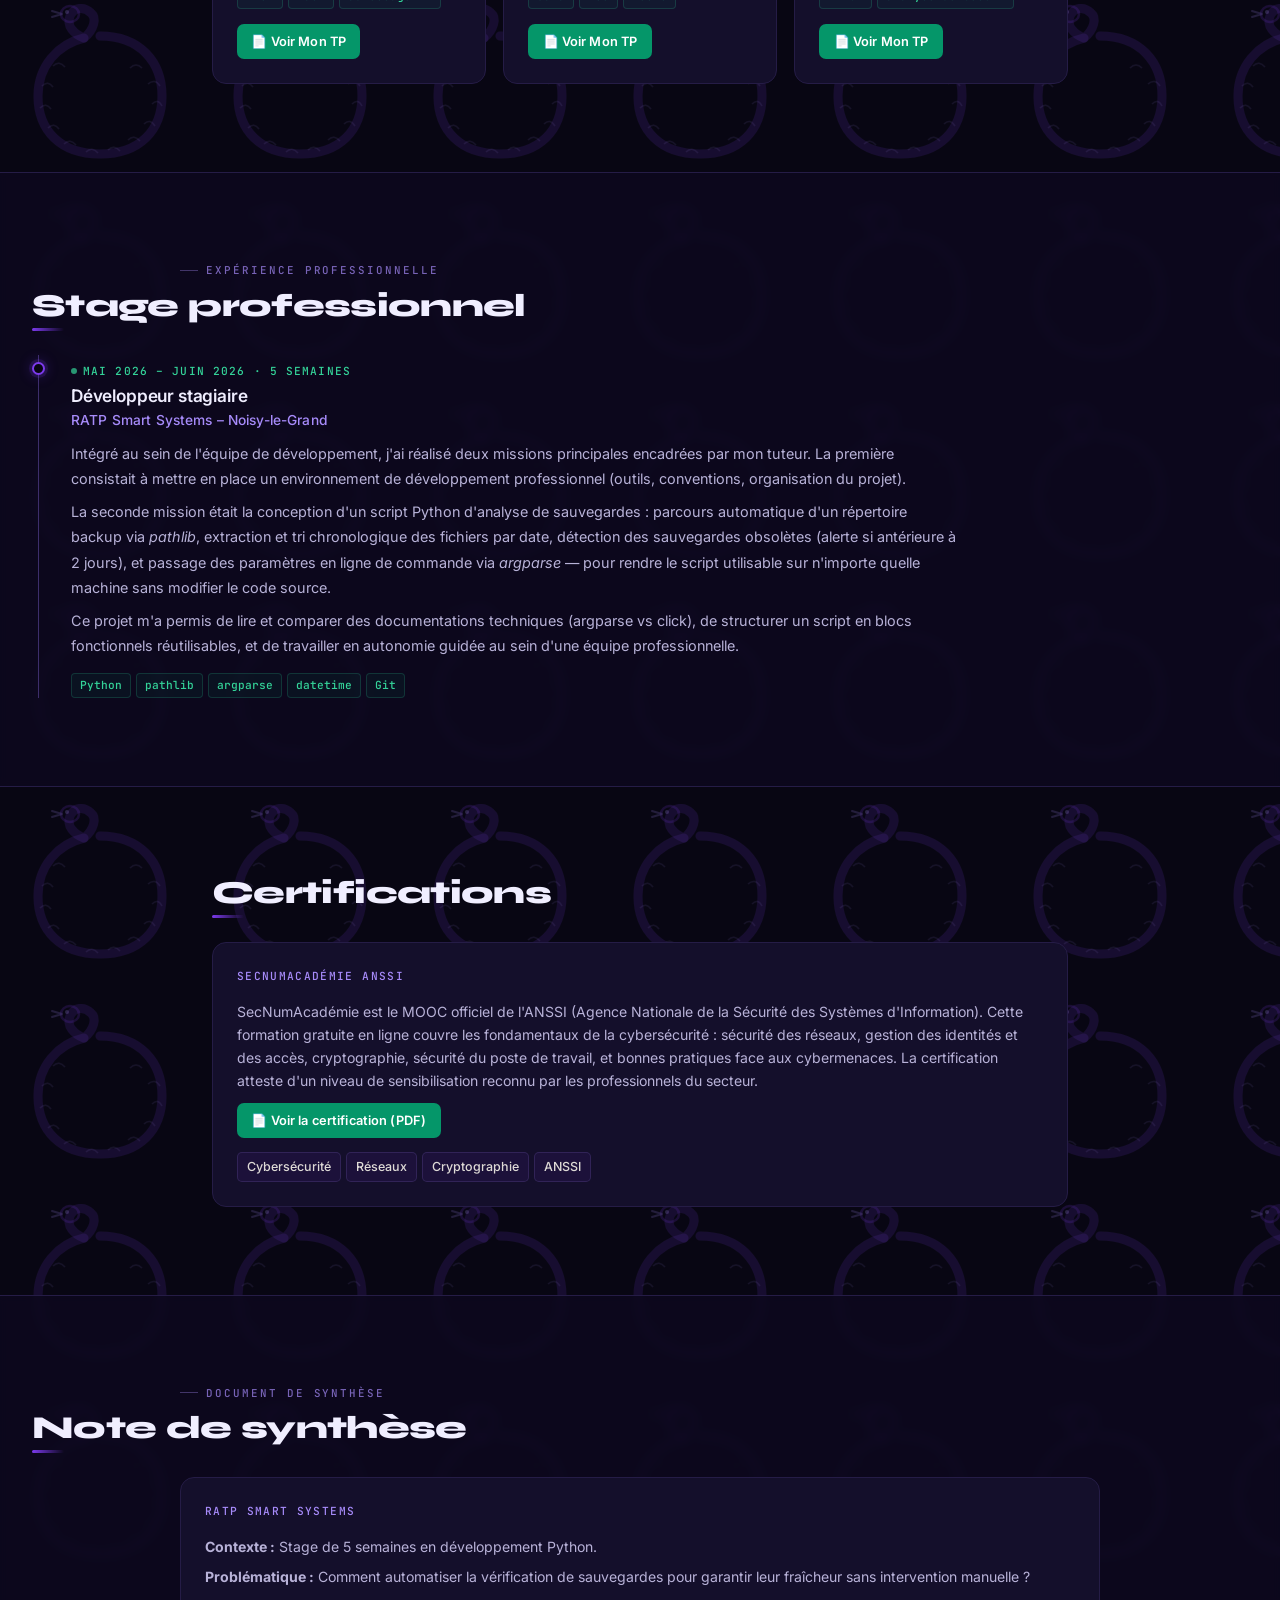
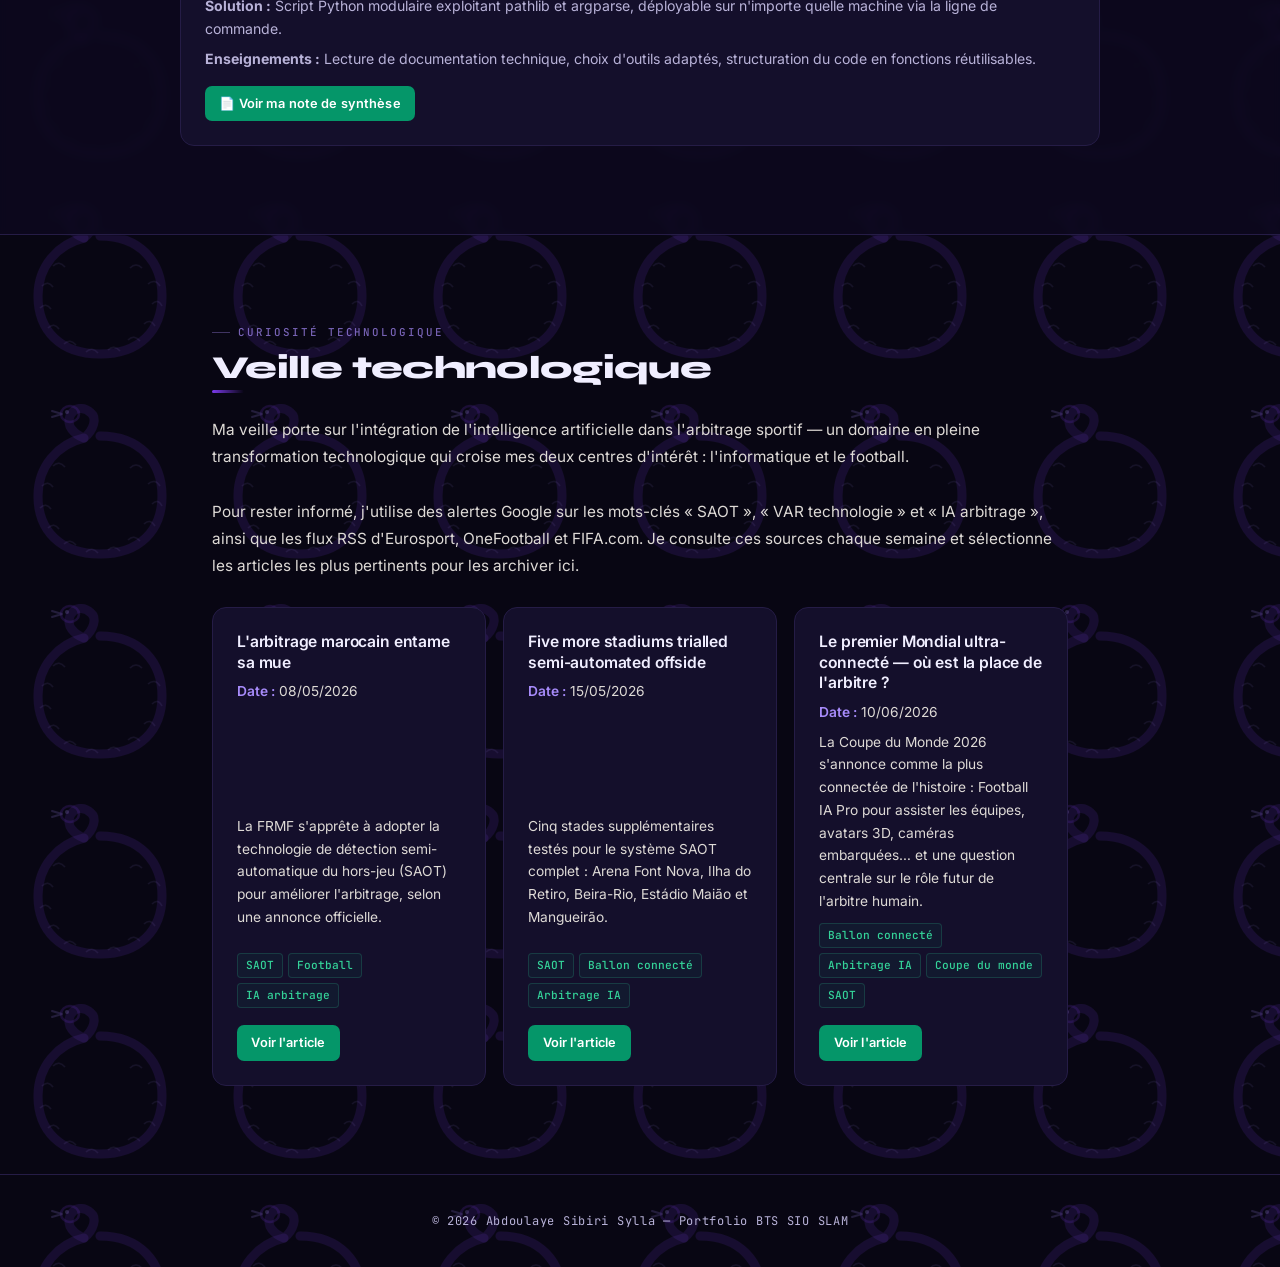
==== commit 87c01c0d: "Improve accessibility and fix typos in Bts_sio.html Added accessibility feature by including aria-hi" ====
--- a/Bts_sio.html
+++ b/Bts_sio.html
@@ -16,7 +16,8 @@
         <span class="snake-icon">🐍</span> Abdoulaye Sibiri Sylla
       </a>
     </div>
-    <input type="checkbox" id="menu-toggle" class="menu-toggle-input">
+    <!-- CORRECTION : aria-hidden ajouté sur l'input checkbox pour l'accessibilité -->
+    <input type="checkbox" id="menu-toggle" class="menu-toggle-input" aria-hidden="true">
     <label for="menu-toggle" class="menu-burger" aria-label="Ouvrir le menu">
       <span></span><span></span><span></span>
     </label>
@@ -25,7 +26,6 @@
   <a href="Bts_sio.html" class="active">BTS SIO</a>
   <a href="#projets">TP</a>
   <a href="#stage">Stage</a>
-  <!-- CORRECTION 7 : id de section corrigé en minuscule, lien mis à jour -->
   <a href="#certifications">Certifs</a>
   <a href="#note-synthese">NDS</a>
   <a href="#veille">Veille</a>
@@ -105,10 +105,10 @@
         <article class="project-card fade-in">
           <h3>TP Serveur DHCP</h3>
           <p><strong>Contexte :</strong> Cours BTS SIO – administration système.</p>
-          <p><strong>Objectif :</strong> création d'un serveur DHC.</p>
-          <p><strong>Compétences :</strong> DHCP,adressage IP.</p>
+          <!-- CORRECTION : "DHC" corrigé en "DHCP" -->
+          <p><strong>Objectif :</strong> création d'un serveur DHCP.</p>
+          <p><strong>Compétences :</strong> DHCP, adressage IP.</p>
           <div class="project-tech">
-            <!-- CORRECTION 3 : href corrigé vers le bon fichier du TP Linux -->
             <span>DHCP</span><span>Bash</span><span>adressage IP</span>
             <a href="Sylla_Compte_rendu_TP3.docx.pdf"
                class="project-link"
@@ -126,7 +126,8 @@
           <p><strong>Compétences :</strong> Logique, développement, tests, correction de bugs.</p>
           <div class="project-tech">
             <span>Java</span><span>POO</span><span>Tests</span>
-              <a href="Compte Rendu - TP2 Java BTS SIO.pdf"
+              <!-- CORRECTION : espaces encodés en %20 dans le href -->
+              <a href="Compte%20Rendu%20-%20TP2%20Java%20BTS%20SIO.pdf"
                class="project-link"
                target="_blank"
                rel="noopener noreferrer">
@@ -142,7 +143,8 @@
           <p><strong>Compétences :</strong> Autonomie, recherche, mise en œuvre technique.</p>
           <div class="project-tech">
             <span>Linux</span><span>analysé de besoin</span>
-             <a href="Étude de cas _ La Quincaillerie.pdf"
+             <!-- CORRECTION : espaces encodés en %20 dans le href -->
+             <a href="%C3%89tude%20de%20cas%20_%20La%20Quincaillerie.pdf"
                class="project-link"
                target="_blank"
                rel="noopener noreferrer">
@@ -189,12 +191,10 @@
     </section>
 
     <!-- CERTIFICATIONS -->
-    <!-- CORRECTION 1 : id passé en minuscule pour correspondre au lien #certifications dans la nav -->
     <section id="certifications" class="section">
       <h2>Certifications</h2>
       <div class="skills-grid">
         <article class="skill-block">
-          <!-- CORRECTION 6 : <h1> remplacé par <h3> (sémantique correcte dans un article) -->
           <h3>SecNumAcadémie ANSSI</h3>
           <div class="Certification secNumacademie">
              <p>
@@ -206,16 +206,16 @@
   atteste d'un niveau de sensibilisation reconnu par les professionnels 
   du secteur.
 </p>
-            <a href="Certification secNumacademie.pdf" target="_blank" rel="noopener noreferrer" class="project-link">
+            <a href="Certification%20secNumacademie.pdf" target="_blank" rel="noopener noreferrer" class="project-link">
               📄 Voir la certification (PDF)
             </a>
           </div>
-<div class="skill-tags" style="margin-top:0.9rem;">
-  <span class="tag">Cybersécurité</span>
-  <span class="tag">Réseaux</span>
-  <span class="tag">Cryptographie</span>
-  <span class="tag">ANSSI</span>
-</div>
+          <div class="skill-tags" style="margin-top:0.9rem;">
+            <span class="tag">Cybersécurité</span>
+            <span class="tag">Réseaux</span>
+            <span class="tag">Cryptographie</span>
+            <span class="tag">ANSSI</span>
+          </div>
         </article>
       </div>
     </section>
@@ -231,11 +231,10 @@
           <p style="margin-top:0.4rem;"><strong>Problématique :</strong> Comment automatiser la vérification de sauvegardes pour garantir leur fraîcheur sans intervention manuelle ?</p>
           <p style="margin-top:0.4rem;"><strong>Solution :</strong> Script Python modulaire exploitant pathlib et argparse, déployable sur n'importe quelle machine via la ligne de commande.</p>
           <p style="margin-top:0.4rem;"><strong>Enseignements :</strong> Lecture de documentation technique, choix d'outils adaptés, structuration du code en fonctions réutilisables.</p>
-          <!-- CORRECTION 4 : href vide remplacé par un texte informatif en attendant le document -->
-          <span class="project-link" style="margin-top:1rem; opacity:0.6; cursor:default;">
-          <a href="NDS_Abdoulaye.docx" target="_blank" rel="noopener noreferrer" class="project-link">
+          <!-- CORRECTION : balise <span> parasite supprimée, <a> correctement fermée -->
+          <a href="NDS_Abdoulaye.docx" target="_blank" rel="noopener noreferrer" class="project-link" style="margin-top:1rem; display:inline-block;">
             📄 Voir ma note de synthèse
-          </span>
+          </a>
         </article>
       </div>
     </section>
@@ -265,7 +264,8 @@
             du hors-jeu (SAOT) pour améliorer l'arbitrage, selon une annonce officielle.
           </p>
           <div class="project-tech"><span>SAOT</span><span>Football</span><span>IA arbitrage</span></div>
-          <a href="Foot_ VAR, hors-jeu, formation, tech... L'arbitrage marocain entame sa mue , H24info.pdf"
+          <!-- CORRECTION : espaces encodés en %20 dans le href -->
+          <a href="Foot_%20VAR%2C%20hors-jeu%2C%20formation%2C%20tech...%20L%27arbitrage%20marocain%20entame%20sa%20mue%20%2C%20H24info.pdf"
              class="project-link" target="_blank" rel="noopener noreferrer">Voir l'article</a>
         </article>
 
@@ -277,21 +277,22 @@
             Arena Font Nova, Ilha do Retiro, Beira-Rio, Estádio Maião et Mangueirão.
           </p>
           <div class="project-tech"><span>SAOT</span><span>Ballon connecté</span><span>Arbitrage IA</span></div>
-          <a href="Five more stadiums trialled semi-automated offside last weekend _ OneFootball.pdf"
+          <!-- CORRECTION : espaces encodés en %20 dans le href -->
+          <a href="Five%20more%20stadiums%20trialled%20semi-automated%20offside%20last%20weekend%20_%20OneFootball.pdf"
              class="project-link" target="_blank" rel="noopener noreferrer">Voir l'article</a>
         </article>
 
         <article class="project-card fade-in">
           <h3>Le premier Mondial ultra-connecté — où est la place de l'arbitre ?</h3>
           <p><strong>Date :</strong> 10/06/2026</p>
-          <!-- CORRECTION 5 : description remplacée par le vrai contenu de l'article (Mondial/IA) -->
           <p>
             La Coupe du Monde 2026 s'annonce comme la plus connectée de l'histoire :
             Football IA Pro pour assister les équipes, avatars 3D, caméras embarquées…
             et une question centrale sur le rôle futur de l'arbitre humain.
           </p>
           <div class="project-tech"><span>Ballon connecté</span><span>Arbitrage IA</span><span>Coupe du monde</span><span>SAOT</span></div>
-          <a href="Le premier Mondial ultra-connecté, Football IA Pro pour aider les équipes, Avatars en 3D, caméras embarquées, où est la place de l'arbitre _ - Eurosport.pdf"
+          <!-- CORRECTION : espaces encodés en %20 dans le href -->
+          <a href="Le%20premier%20Mondial%20ultra-connect%C3%A9%2C%20Football%20IA%20Pro%20pour%20aider%20les%20%C3%A9quipes%2C%20Avatars%20en%203D%2C%20cam%C3%A9ras%20embarqu%C3%A9es%2C%20o%C3%B9%20est%20la%20place%20de%20l%27arbitre%20_%20-%20Eurosport.pdf"
              class="project-link" target="_blank" rel="noopener noreferrer">Voir l'article</a>
         </article>
 
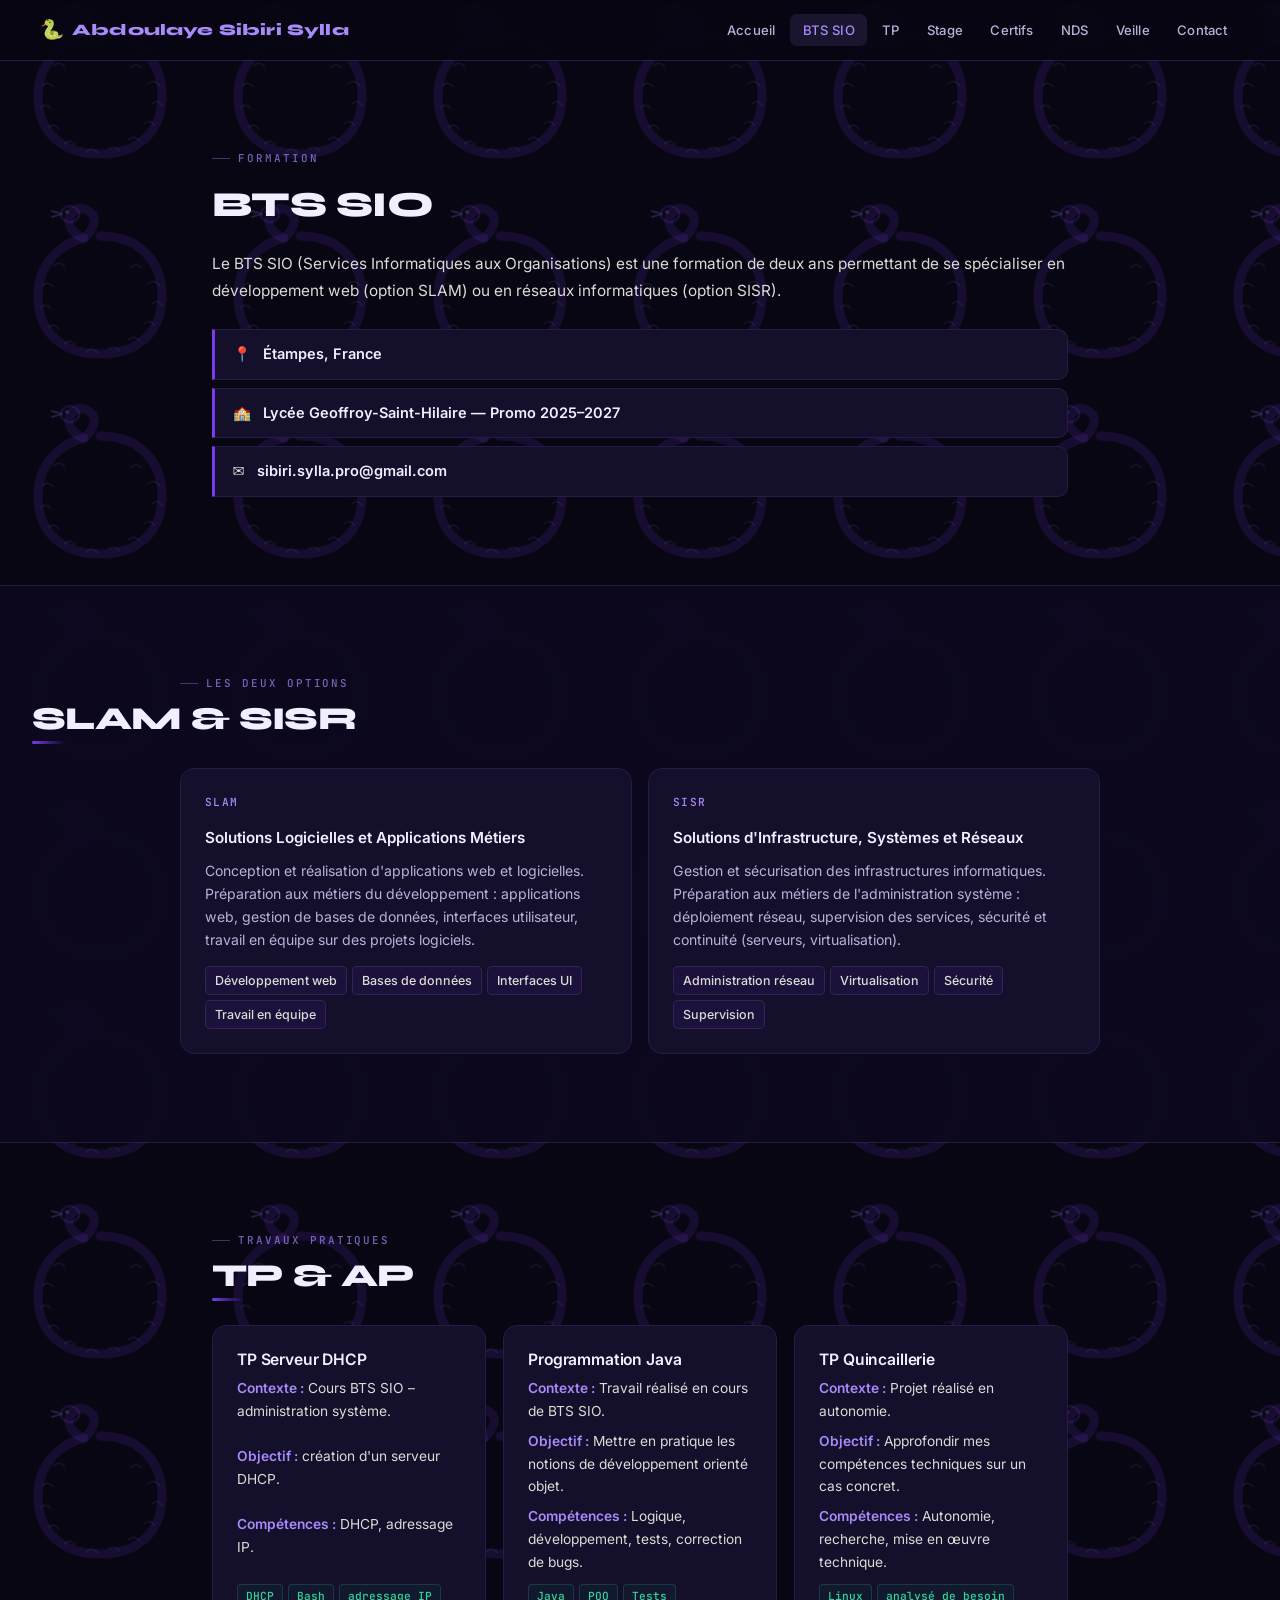
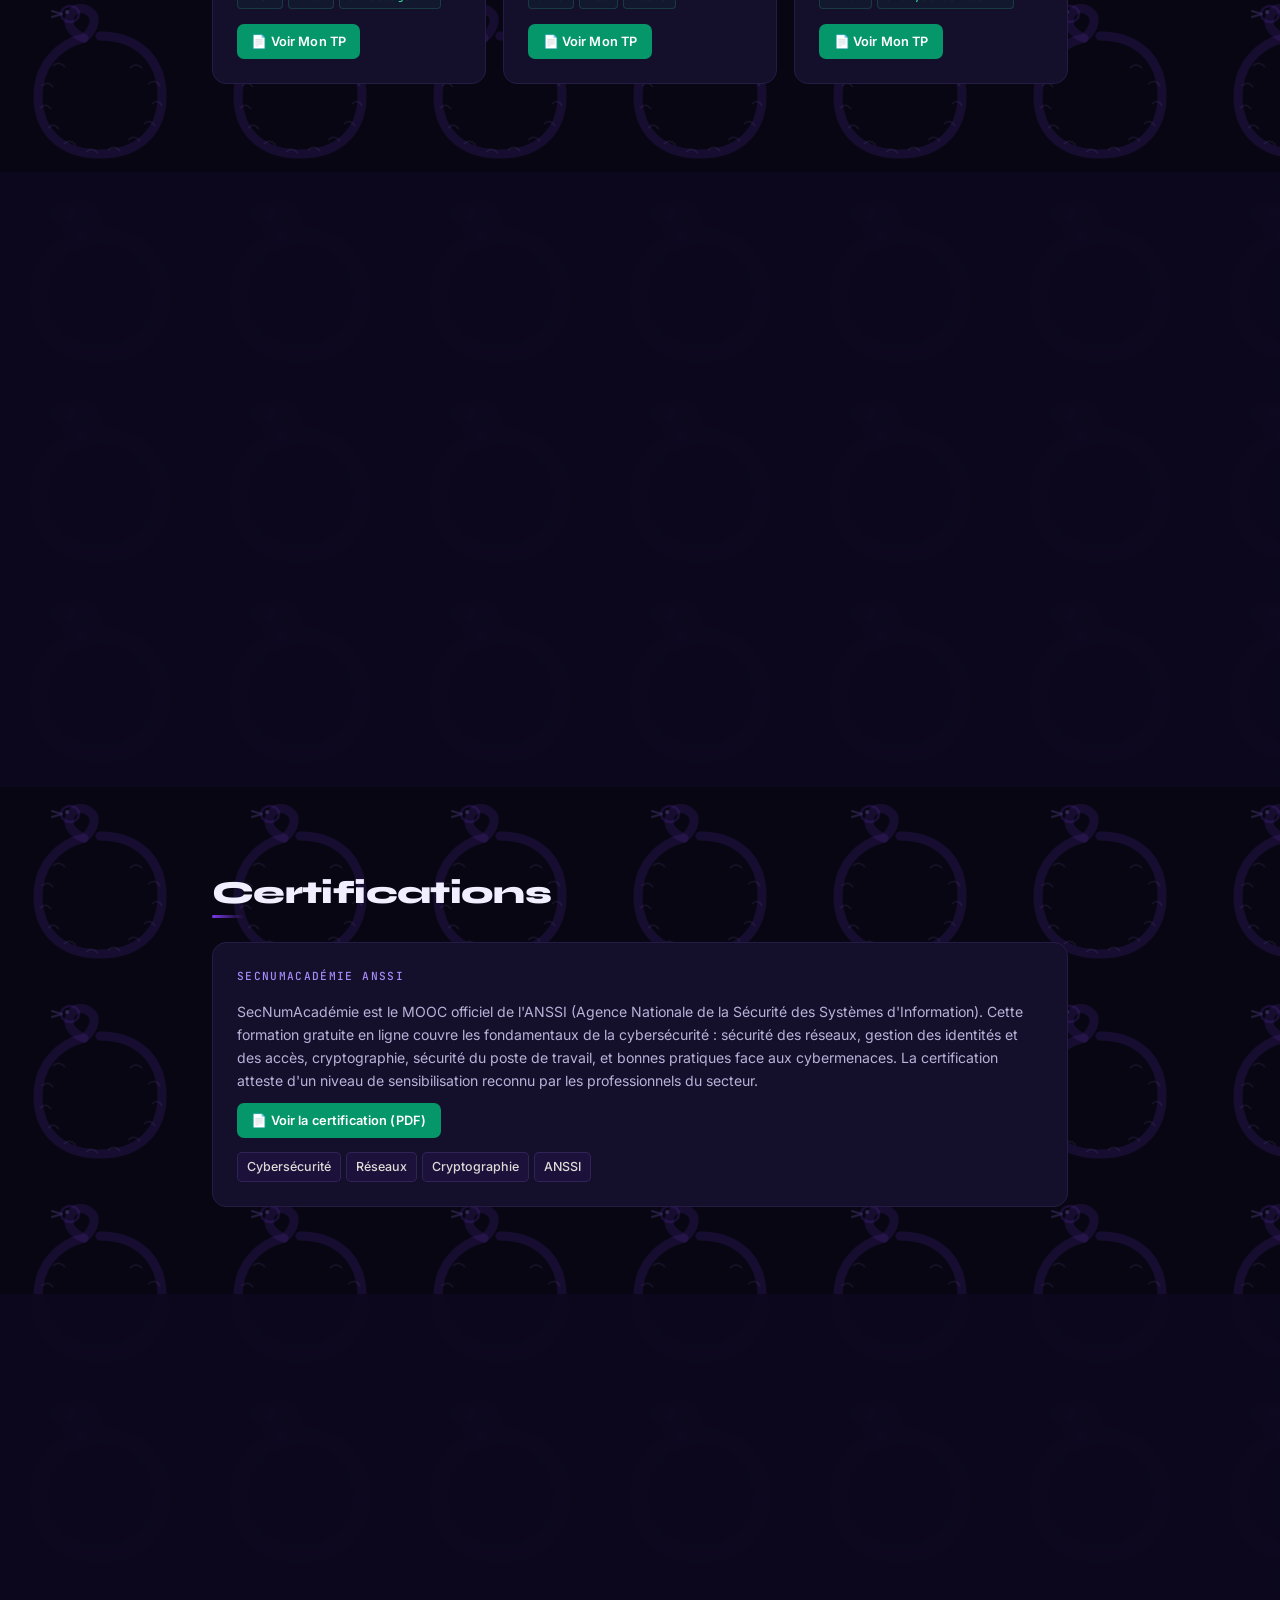
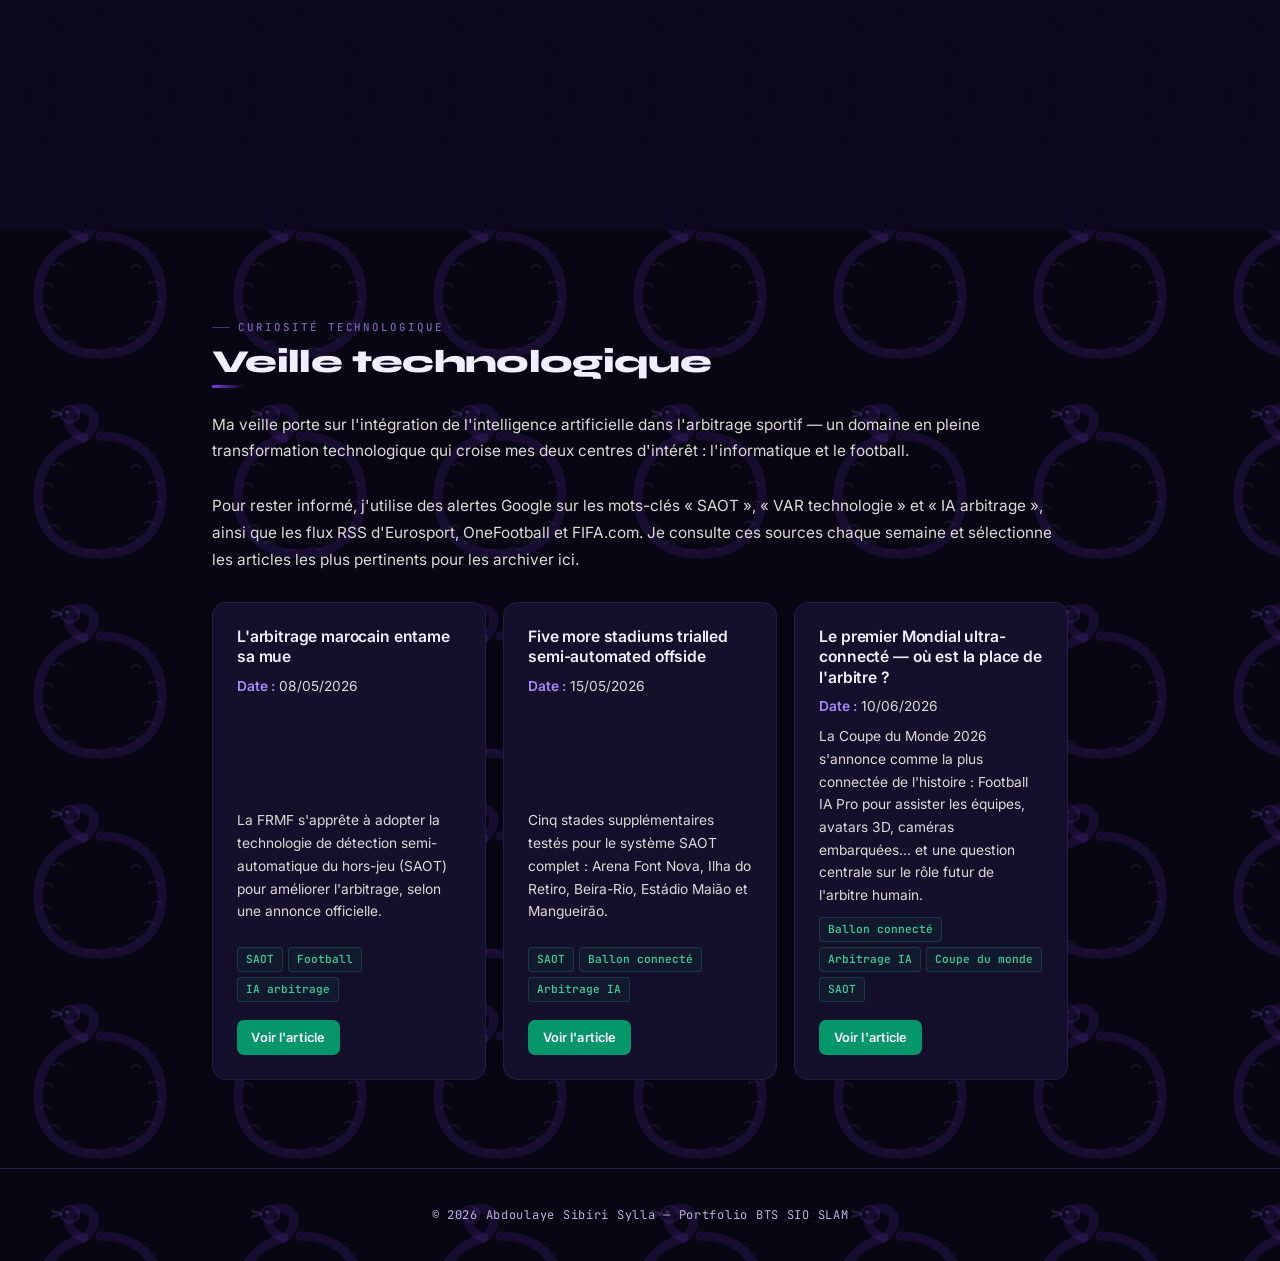
==== commit 3e592091: "Fix HTML encoding issues and improve accessibility" ====
--- a/Bts_sio.html
+++ b/Bts_sio.html
@@ -232,9 +232,9 @@
           <p style="margin-top:0.4rem;"><strong>Solution :</strong> Script Python modulaire exploitant pathlib et argparse, déployable sur n'importe quelle machine via la ligne de commande.</p>
           <p style="margin-top:0.4rem;"><strong>Enseignements :</strong> Lecture de documentation technique, choix d'outils adaptés, structuration du code en fonctions réutilisables.</p>
           <!-- CORRECTION : balise <span> parasite supprimée, <a> correctement fermée -->
-          <a href="NDS_Abdoulaye.docx" target="_blank" rel="noopener noreferrer" class="project-link" style="margin-top:1rem; display:inline-block;">
-            📄 Voir ma note de synthèse
-          </a>
+        <a href="NDS_Abdoulaye.docx" download class="project-link">
+  📄 Télécharger ma note de synthèse (Word)
+</a>
         </article>
       </div>
     </section>
